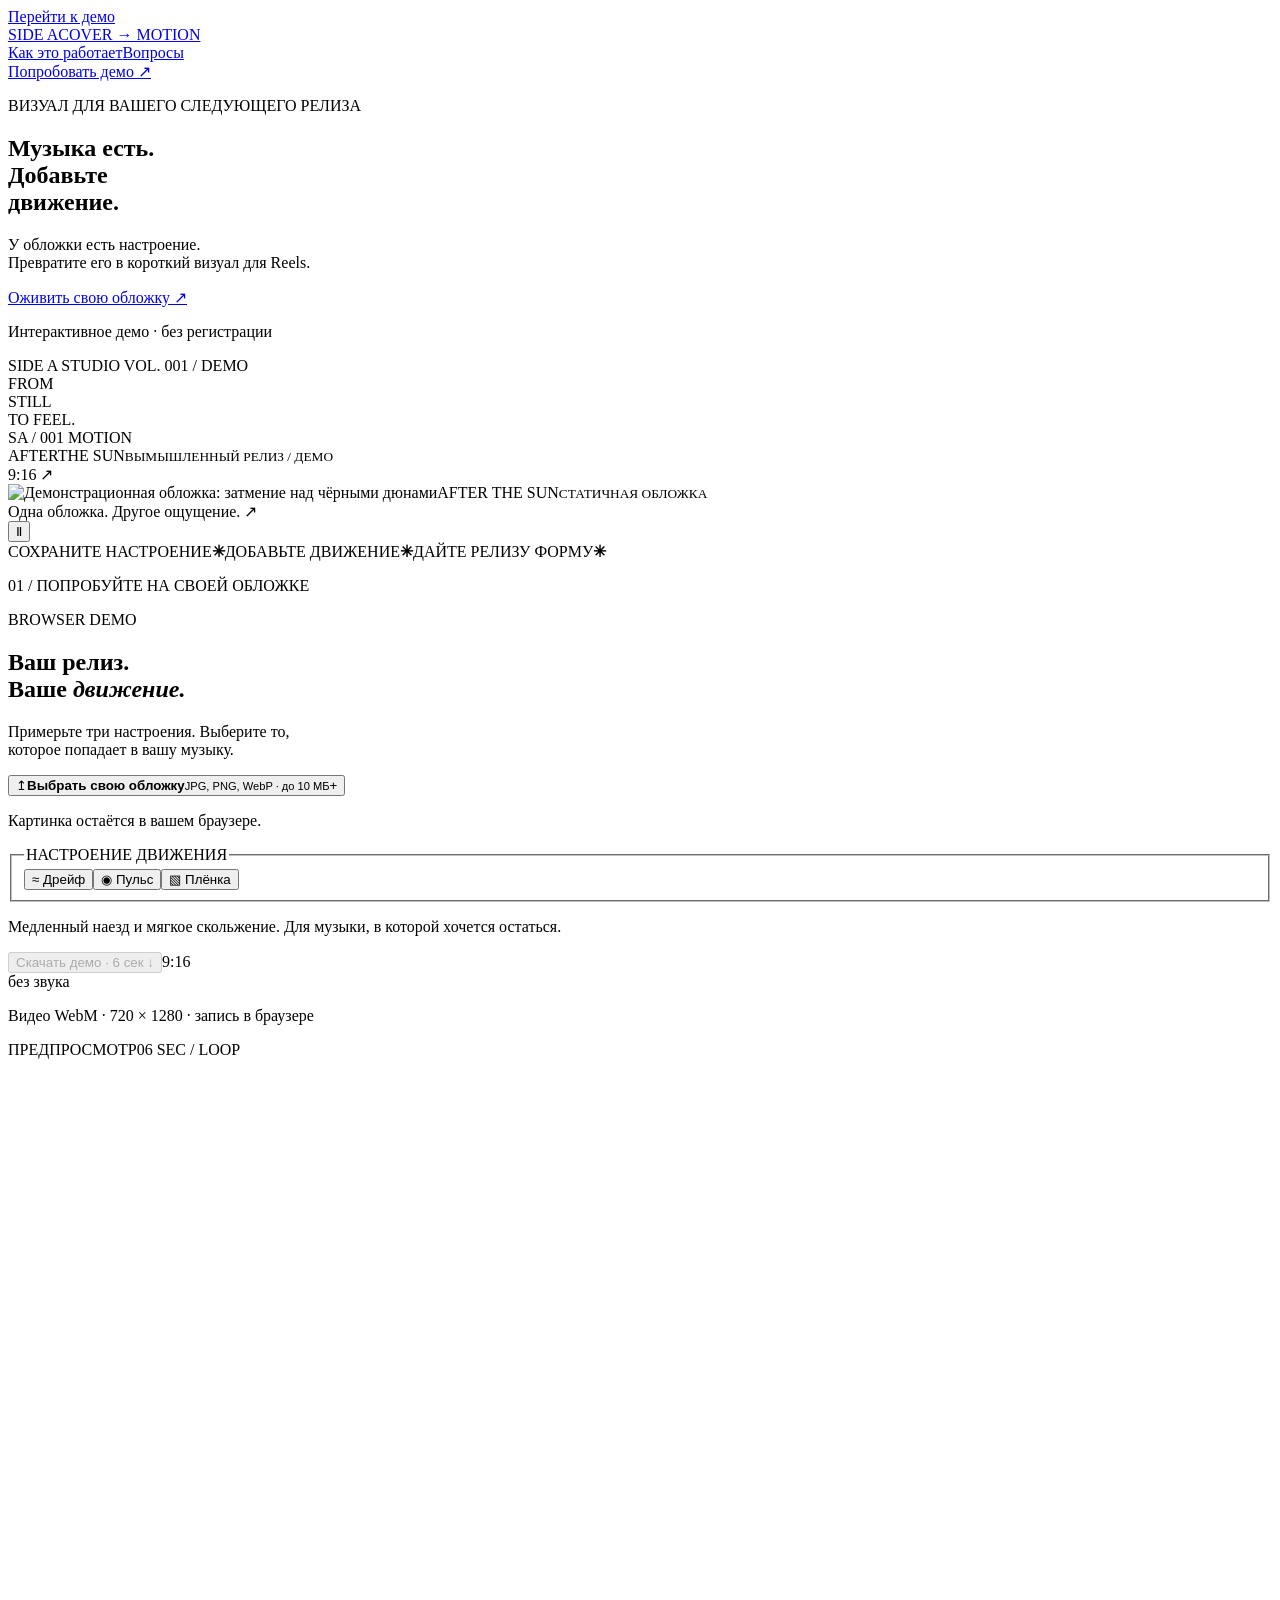
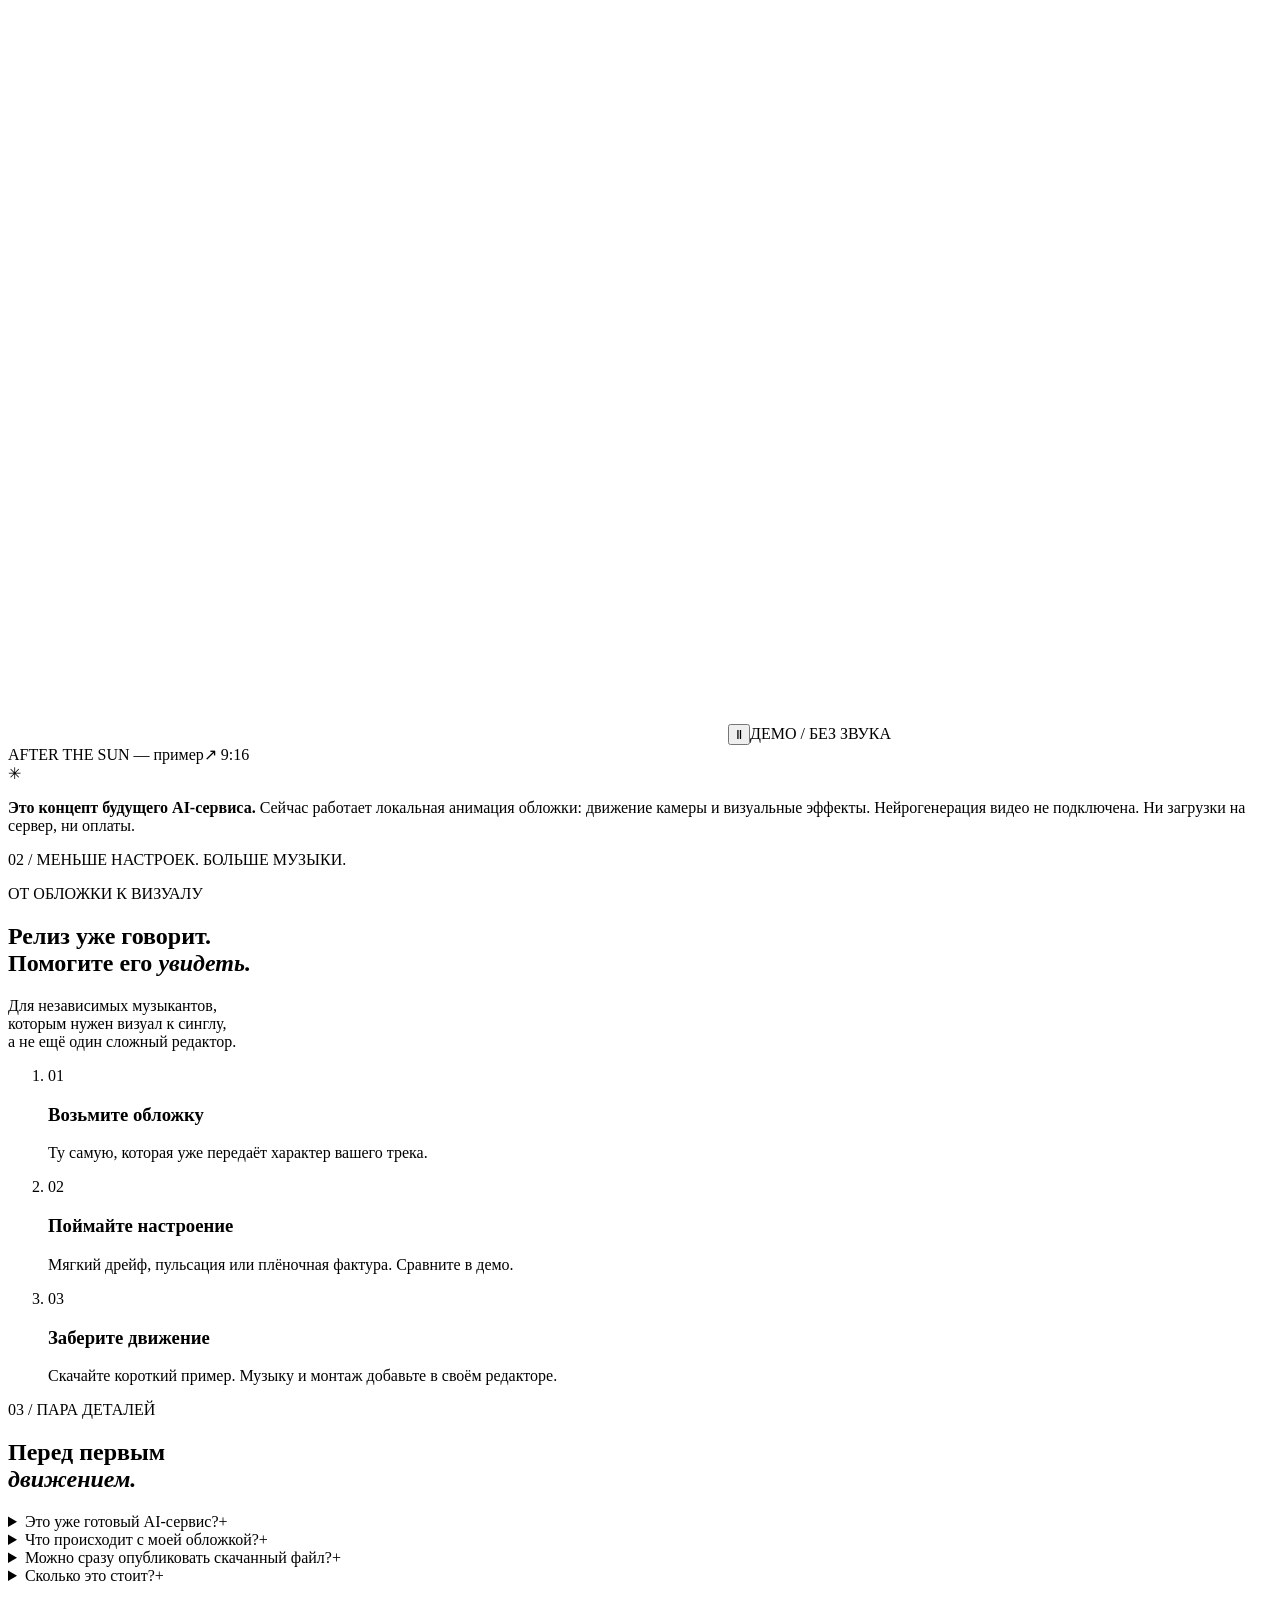
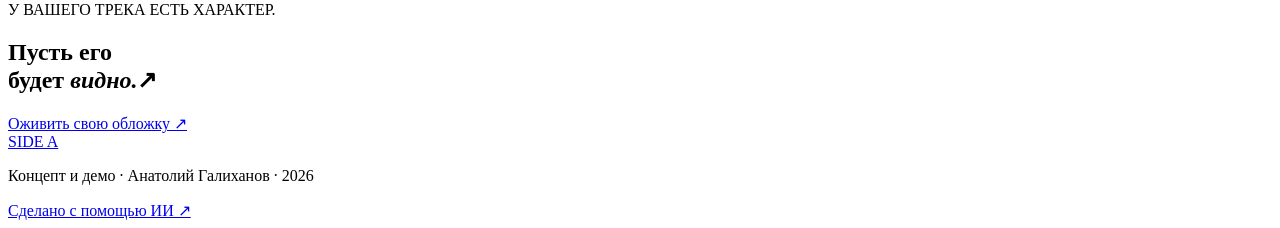
==== index.html @ b6a035b8 "Add index.html" ====
<!doctype html>
<html lang="ru"><head>
<meta charset="utf-8"><meta name="viewport" content="width=device-width,initial-scale=1"><meta name="theme-color" content="#f1eee6">
<meta name="description" content="SIDE A — концепт сервиса для музыкантов. Примерьте движение к обложке релиза: локальное демо, три настроения и вертикальный формат.">
<meta property="og:title" content="SIDE A — ваша обложка в движении"><meta property="og:description" content="Музыка есть. Добавьте движение. Интерактивное демо визуала для вашего релиза."><meta property="og:image" content="https://galihey.github.io/side-a-cover-motion/assets/eclipse.webp">
<title>SIDE A — ваша обложка в движении</title><link rel="icon" href="assets/mark.svg" type="image/svg+xml"><link rel="preload" href="assets/eclipse.webp" as="image"><link rel="stylesheet" href="styles.css"><script src="app.js" defer></script></head>
<body><a class="skip-link" href="#studio">Перейти к демо</a>
<header class="header wrap" id="top"><a class="brand" href="#top" aria-label="SIDE A — в начало"><span class="record" aria-hidden="true"></span>SIDE A<span class="brand-caption">COVER → MOTION</span></a><nav aria-label="Главная навигация"><a href="#how">Как это работает</a><a href="#questions">Вопросы</a></nav><a class="nav-cta" href="#studio">Попробовать демо <span aria-hidden="true">↗</span></a></header>
<main>
<section class="hero wrap" aria-labelledby="hero-title"><div class="hero-copy"><p class="eyebrow"><span class="status-dot"></span> ВИЗУАЛ ДЛЯ ВАШЕГО СЛЕДУЮЩЕГО РЕЛИЗА</p><h1 id="hero-title">Музыка есть.<br>Добавьте<br><span>движение.</span></h1><p class="hero-description">У обложки есть настроение.<br>Превратите его в короткий визуал для Reels.</p><a class="button primary" href="#studio">Оживить свою обложку <span aria-hidden="true">↗</span></a><p class="microcopy">Интерактивное демо · без регистрации</p></div>
<div class="hero-art" aria-label="Демонстрация: квадратная обложка и анимация в вертикальном формате"><div class="art-index">SIDE A STUDIO <span>VOL. 001 / DEMO</span></div><div class="orbit" aria-hidden="true"></div><div class="art-stamp" aria-hidden="true">FROM<br>STILL<br>TO FEEL.</div><div class="motion-sleeve"><div class="motion-image"></div><div class="motion-shade"></div><div class="sleeve-top"><span>SA / 001</span><span class="live"><i></i> MOTION</span></div><div class="sleeve-title"><span>AFTER</span><span>THE SUN</span><small>ВЫМЫШЛЕННЫЙ РЕЛИЗ / ДЕМО</small></div><div class="sleeve-bottom"><span class="wave" aria-hidden="true"><i></i><i></i><i></i><i></i><i></i><i></i><i></i><i></i><i></i><i></i><i></i><i></i></span><span>9:16 ↗</span></div></div><div class="still-sleeve"><img src="assets/eclipse.webp" alt="Демонстрационная обложка: затмение над чёрными дюнами" width="1254" height="1254"><span>AFTER THE SUN<small>СТАТИЧНАЯ ОБЛОЖКА</small></span></div><div class="format-label">Одна обложка. Другое ощущение. <span>↗</span></div><button class="hero-pause" type="button" aria-pressed="false" aria-label="Приостановить анимацию примера">Ⅱ</button></div></section>
<div class="ribbon" aria-hidden="true"><div><span>СОХРАНИТЕ НАСТРОЕНИЕ</span><b>✳</b><span>ДОБАВЬТЕ ДВИЖЕНИЕ</span><b>✳</b><span>ДАЙТЕ РЕЛИЗУ ФОРМУ</span><b>✳</b></div></div>
<section class="studio" id="studio" aria-labelledby="studio-title"><div class="wrap"><div class="section-heading"><p class="eyebrow">01 / ПОПРОБУЙТЕ НА СВОЕЙ ОБЛОЖКЕ</p><span class="demo-badge">BROWSER DEMO</span></div><div class="studio-grid"><div class="studio-controls"><h2 id="studio-title">Ваш релиз.<br>Ваше <em>движение.</em></h2><p class="studio-intro">Примерьте три настроения. Выберите то,<br class="desktop-break"> которое попадает в вашу музыку.</p><input type="file" id="cover-input" accept="image/jpeg,image/png,image/webp" hidden><button class="upload-zone" id="upload-button" type="button"><span class="upload-icon" aria-hidden="true">↥</span><span><strong>Выбрать свою обложку</strong><small>JPG, PNG, WebP · до 10 МБ</small></span><span aria-hidden="true">+</span></button><p class="file-note" id="file-note">Картинка остаётся в вашем браузере.</p><fieldset class="moods"><legend>НАСТРОЕНИЕ ДВИЖЕНИЯ</legend><div class="mood-buttons"><button type="button" data-mood="drift" aria-pressed="true"><span aria-hidden="true">≈</span> Дрейф</button><button type="button" data-mood="pulse" aria-pressed="false"><span aria-hidden="true">◉</span> Пульс</button><button type="button" data-mood="film" aria-pressed="false"><span aria-hidden="true">▧</span> Плёнка</button></div></fieldset><p class="mood-description" id="mood-description">Медленный наезд и мягкое скольжение. Для музыки, в которой хочется остаться.</p><div class="export-row"><button class="button primary" id="export-button" type="button" disabled>Скачать демо · 6 сек <span aria-hidden="true">↓</span></button><span>9:16<br>без звука</span></div><p class="export-note" id="export-note">Видео WebM · 720 × 1280 · запись в браузере</p><p class="feedback" id="feedback" role="status" aria-live="polite"></p><button class="reset-button" id="reset-button" type="button" hidden>Вернуть пример ↺</button></div><div class="studio-preview"><div class="preview-meta"><span><i class="status-dot"></i> ПРЕДПРОСМОТР</span><span>06 SEC / LOOP</span></div><div class="canvas-frame"><canvas id="motion-canvas" width="720" height="1280" role="img" aria-label="Анимированная обложка в вертикальном формате"></canvas><button class="preview-pause" id="preview-pause" type="button" aria-label="Приостановить предпросмотр" aria-pressed="false">Ⅱ</button><span class="preview-watermark">ДЕМО / БЕЗ ЗВУКА</span></div><div class="preview-caption"><span id="preview-caption">AFTER THE SUN — пример</span><span>↗ 9:16</span></div></div></div><div class="honesty-note"><span aria-hidden="true">✳</span><p><strong>Это концепт будущего AI-сервиса.</strong> Сейчас работает локальная анимация обложки: движение камеры и визуальные эффекты. Нейрогенерация видео не подключена. Ни загрузки на сервер, ни оплаты.</p></div></div></section>
<section class="how wrap" id="how" aria-labelledby="how-title"><div class="section-heading"><p class="eyebrow">02 / МЕНЬШЕ НАСТРОЕК. БОЛЬШЕ МУЗЫКИ.</p><span class="small-label">ОТ ОБЛОЖКИ К ВИЗУАЛУ</span></div><div class="how-heading"><h2 id="how-title">Релиз уже говорит.<br>Помогите его <em>увидеть.</em></h2><p>Для независимых музыкантов,<br>которым нужен визуал к синглу,<br>а не ещё один сложный редактор.</p></div><ol class="steps"><li><span class="step-number">01</span><h3>Возьмите обложку</h3><p>Ту самую, которая уже передаёт характер вашего трека.</p></li><li><span class="step-number">02</span><h3>Поймайте настроение</h3><p>Мягкий дрейф, пульсация или плёночная фактура. Сравните в демо.</p></li><li><span class="step-number">03</span><h3>Заберите движение</h3><p>Скачайте короткий пример. Музыку и монтаж добавьте в своём редакторе.</p></li></ol></section>
<section class="questions wrap" id="questions" aria-labelledby="questions-title"><div><p class="eyebrow">03 / ПАРА ДЕТАЛЕЙ</p><h2 id="questions-title">Перед первым<br><em>движением.</em></h2></div><div class="faq-list"><details><summary>Это уже готовый AI-сервис?<span aria-hidden="true">+</span></summary><p>Пока это работающий демонстрационный сайт. Он анимирует картинку средствами браузера. Генерация новых сцен и движение объектов с помощью AI — следующий этап концепции.</p></details><details><summary>Что происходит с моей обложкой?<span aria-hidden="true">+</span></summary><p>Она открывается локально в вашем браузере. Мы не отправляем файл на сервер и не сохраняем его после перезагрузки страницы. Выбирайте изображение, на использование которого у вас есть права.</p></details><details><summary>Можно сразу опубликовать скачанный файл?<span aria-hidden="true">+</span></summary><p>Демо скачивается без звука, в формате, который поддерживает ваш браузер: обычно WebM. Для Reels добавьте свою музыку и при необходимости переведите видео в MP4 в редакторе. Доступность записи зависит от браузера.</p></details><details><summary>Сколько это стоит?<span aria-hidden="true">+</span></summary><p>Это демо бесплатно. Платной генерации, подписки и оплаты здесь нет. Стоимость будущего сервиса пока не определена.</p></details></div></section>
<section class="closing"><div class="wrap"><p class="eyebrow">У ВАШЕГО ТРЕКА ЕСТЬ ХАРАКТЕР.</p><h2>Пусть его<br>будет <em>видно.</em><span aria-hidden="true">↗</span></h2><a class="button dark" href="#studio">Оживить свою обложку <span aria-hidden="true">↗</span></a></div></section></main>
<footer class="wrap footer"><a class="brand" href="#top"><span class="record" aria-hidden="true"></span>SIDE A</a><p>Концепт и демо · Анатолий Галиханов · 2026</p><a href="#studio">Сделано с помощью ИИ ↗</a></footer><noscript><p class="noscript">Для интерактивного демо включите JavaScript. Изображения и описание доступны без него.</p></noscript></body></html>
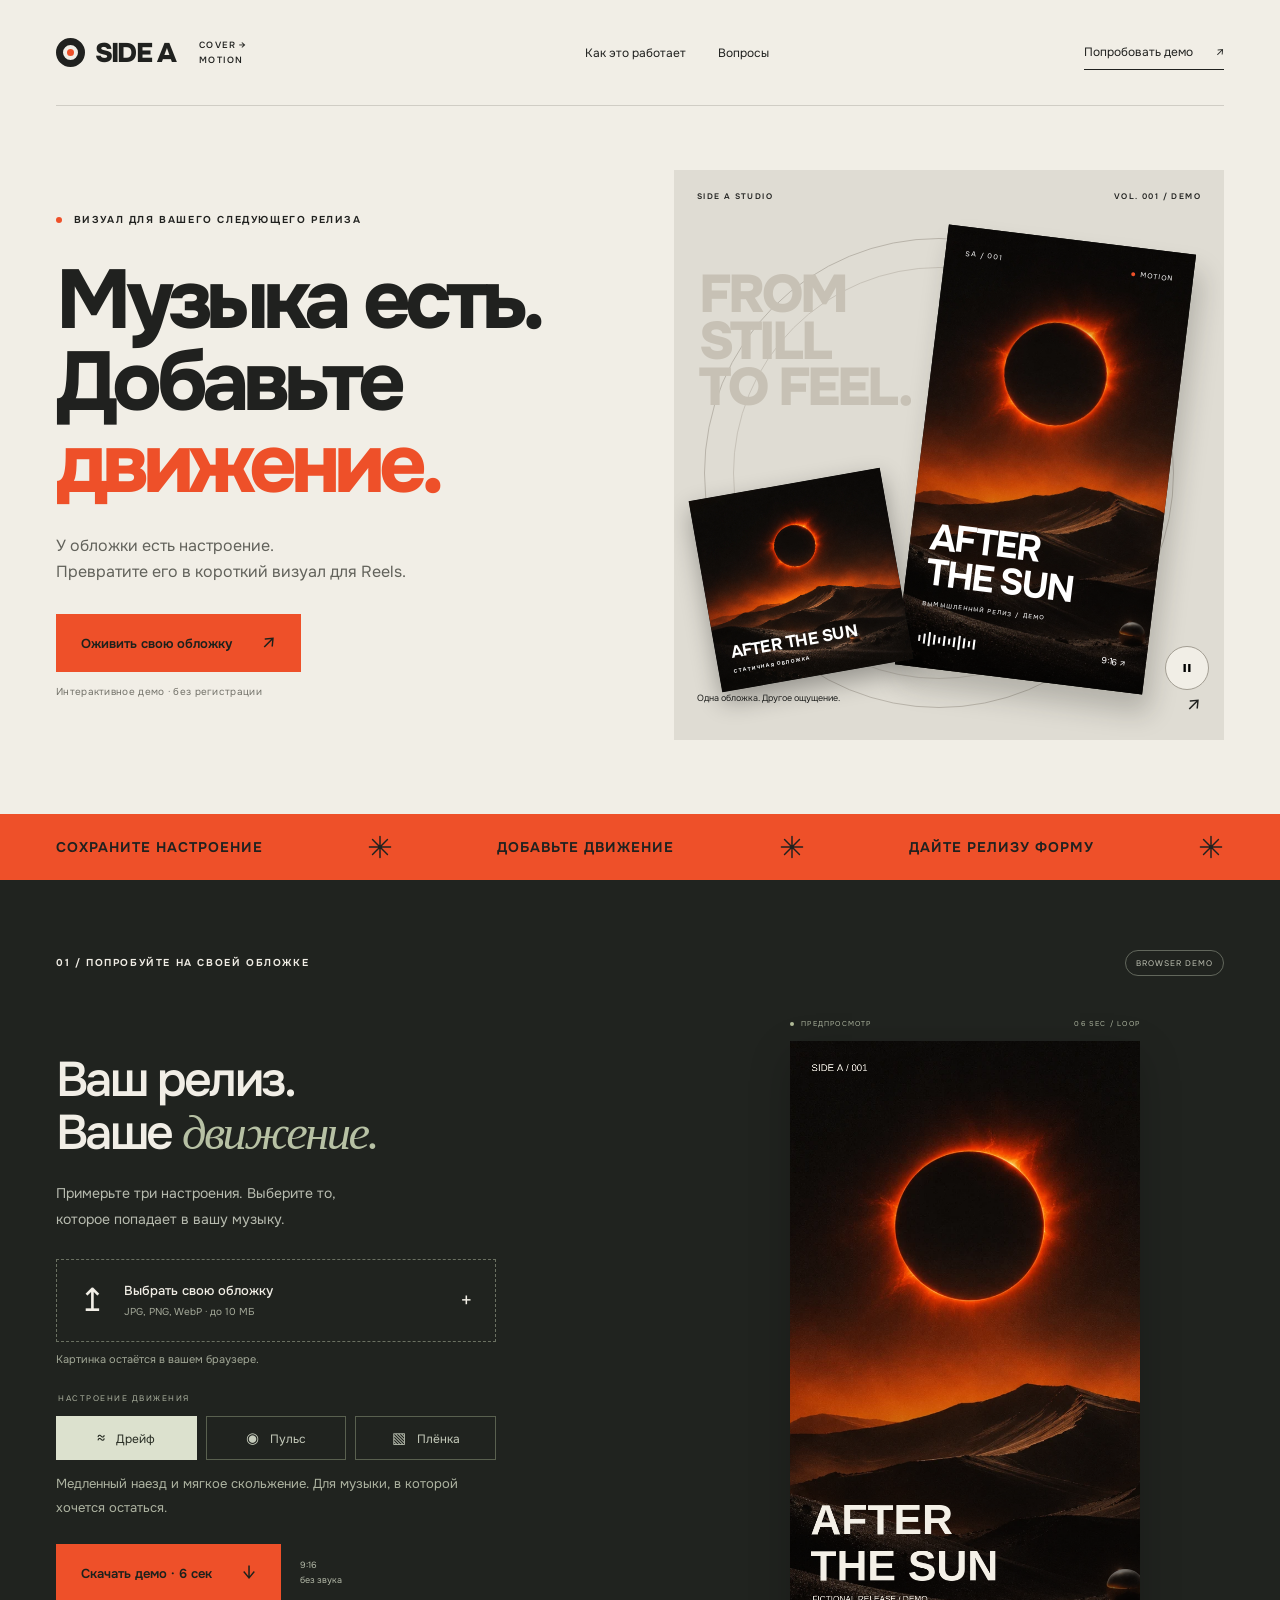
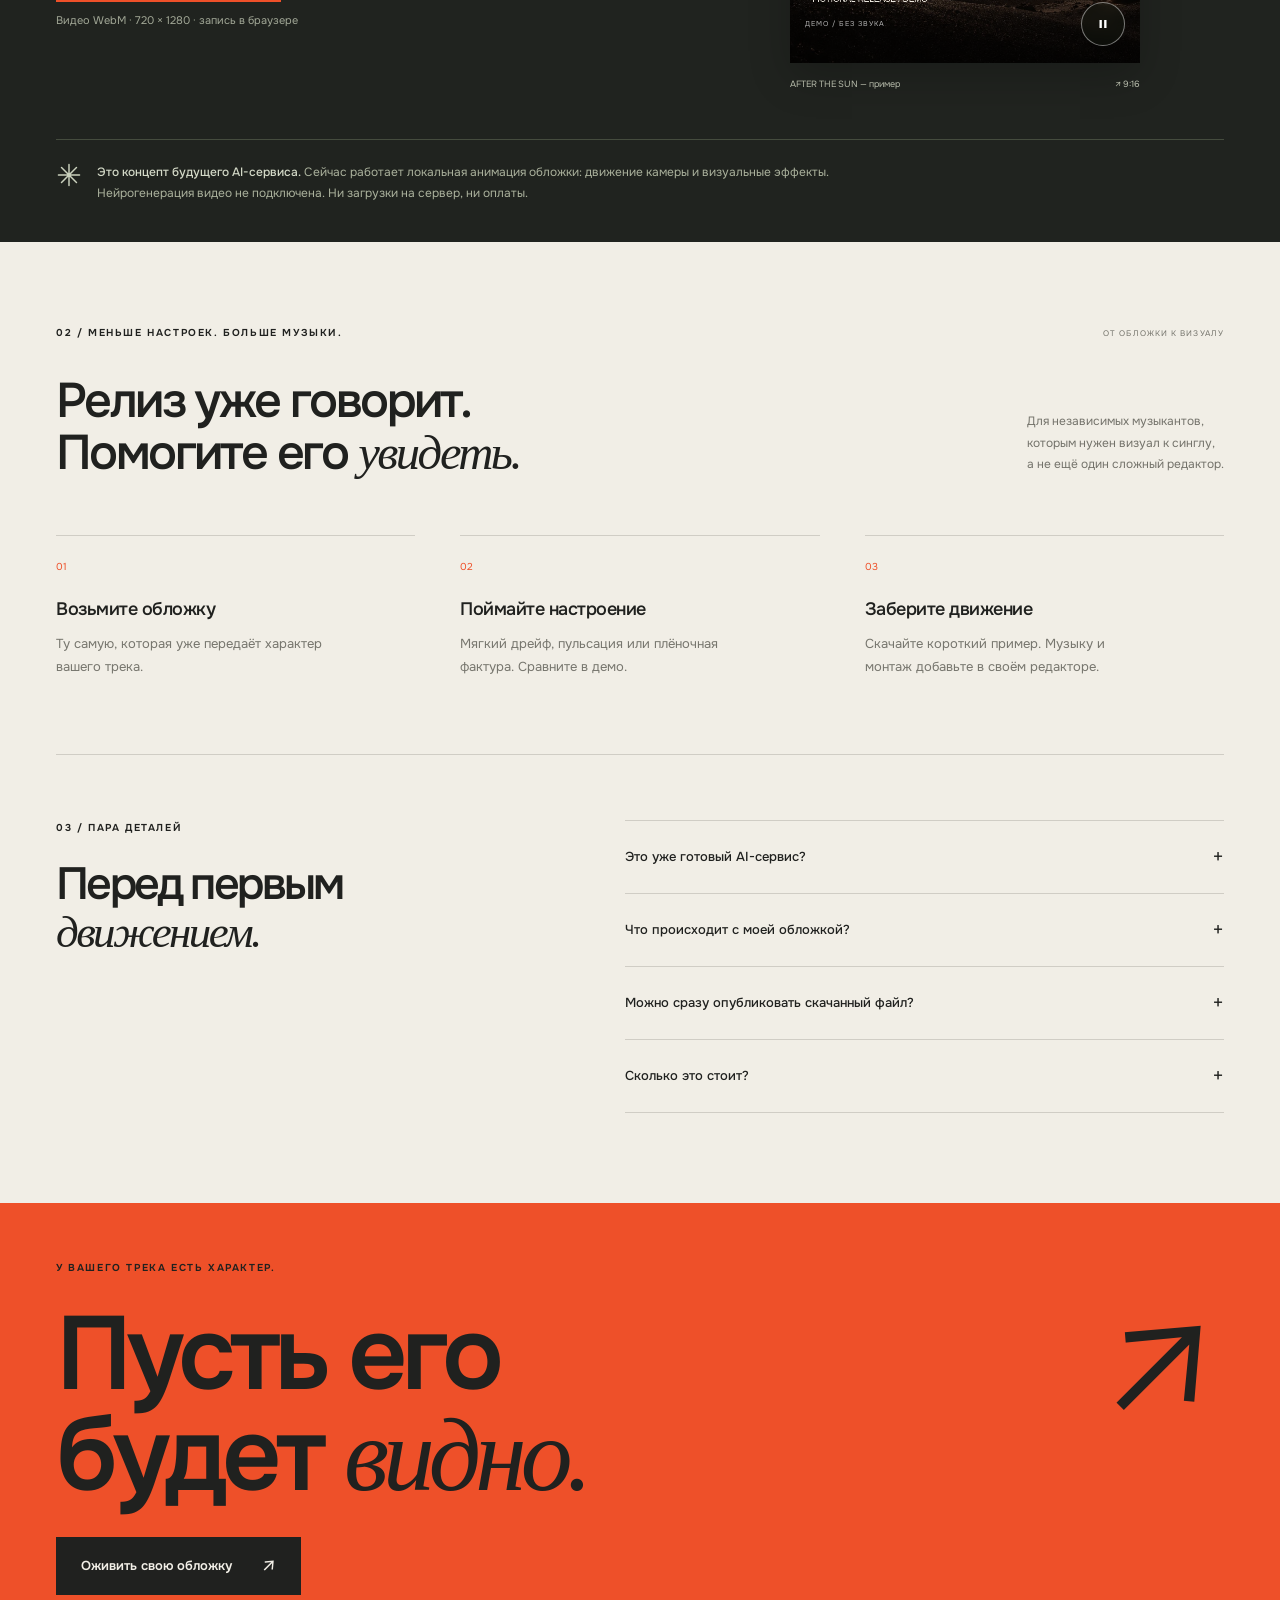
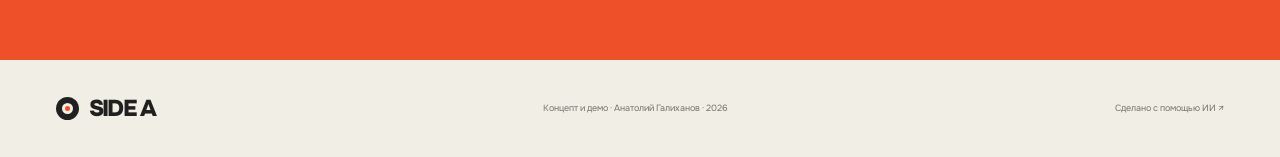
==== commit b842ecd4: "Fix SIDE A mobile ribbon clipping and replace emoji-prone symbols with SVG" ====
--- a/index.html
+++ b/index.html
@@ -1,18 +1,17 @@
-<!doctype html>
-<html lang="ru"><head>
-<meta charset="utf-8"><meta name="viewport" content="width=device-width,initial-scale=1"><meta name="theme-color" content="#f1eee6">
-<meta name="description" content="SIDE A — концепт сервиса для музыкантов. Примерьте движение к обложке релиза: локальное демо, три настроения и вертикальный формат.">
-<meta property="og:title" content="SIDE A — ваша обложка в движении"><meta property="og:description" content="Музыка есть. Добавьте движение. Интерактивное демо визуала для вашего релиза."><meta property="og:image" content="https://galihey.github.io/side-a-cover-motion/assets/eclipse.webp">
-<title>SIDE A — ваша обложка в движении</title><link rel="icon" href="assets/mark.svg" type="image/svg+xml"><link rel="preload" href="assets/eclipse.webp" as="image"><link rel="stylesheet" href="styles.css"><script src="app.js" defer></script></head>
-<body><a class="skip-link" href="#studio">Перейти к демо</a>
-<header class="header wrap" id="top"><a class="brand" href="#top" aria-label="SIDE A — в начало"><span class="record" aria-hidden="true"></span>SIDE A<span class="brand-caption">COVER → MOTION</span></a><nav aria-label="Главная навигация"><a href="#how">Как это работает</a><a href="#questions">Вопросы</a></nav><a class="nav-cta" href="#studio">Попробовать демо <span aria-hidden="true">↗</span></a></header>
-<main>
-<section class="hero wrap" aria-labelledby="hero-title"><div class="hero-copy"><p class="eyebrow"><span class="status-dot"></span> ВИЗУАЛ ДЛЯ ВАШЕГО СЛЕДУЮЩЕГО РЕЛИЗА</p><h1 id="hero-title">Музыка есть.<br>Добавьте<br><span>движение.</span></h1><p class="hero-description">У обложки есть настроение.<br>Превратите его в короткий визуал для Reels.</p><a class="button primary" href="#studio">Оживить свою обложку <span aria-hidden="true">↗</span></a><p class="microcopy">Интерактивное демо · без регистрации</p></div>
-<div class="hero-art" aria-label="Демонстрация: квадратная обложка и анимация в вертикальном формате"><div class="art-index">SIDE A STUDIO <span>VOL. 001 / DEMO</span></div><div class="orbit" aria-hidden="true"></div><div class="art-stamp" aria-hidden="true">FROM<br>STILL<br>TO FEEL.</div><div class="motion-sleeve"><div class="motion-image"></div><div class="motion-shade"></div><div class="sleeve-top"><span>SA / 001</span><span class="live"><i></i> MOTION</span></div><div class="sleeve-title"><span>AFTER</span><span>THE SUN</span><small>ВЫМЫШЛЕННЫЙ РЕЛИЗ / ДЕМО</small></div><div class="sleeve-bottom"><span class="wave" aria-hidden="true"><i></i><i></i><i></i><i></i><i></i><i></i><i></i><i></i><i></i><i></i><i></i><i></i></span><span>9:16 ↗</span></div></div><div class="still-sleeve"><img src="assets/eclipse.webp" alt="Демонстрационная обложка: затмение над чёрными дюнами" width="1254" height="1254"><span>AFTER THE SUN<small>СТАТИЧНАЯ ОБЛОЖКА</small></span></div><div class="format-label">Одна обложка. Другое ощущение. <span>↗</span></div><button class="hero-pause" type="button" aria-pressed="false" aria-label="Приостановить анимацию примера">Ⅱ</button></div></section>
-<div class="ribbon" aria-hidden="true"><div><span>СОХРАНИТЕ НАСТРОЕНИЕ</span><b>✳</b><span>ДОБАВЬТЕ ДВИЖЕНИЕ</span><b>✳</b><span>ДАЙТЕ РЕЛИЗУ ФОРМУ</span><b>✳</b></div></div>
-<section class="studio" id="studio" aria-labelledby="studio-title"><div class="wrap"><div class="section-heading"><p class="eyebrow">01 / ПОПРОБУЙТЕ НА СВОЕЙ ОБЛОЖКЕ</p><span class="demo-badge">BROWSER DEMO</span></div><div class="studio-grid"><div class="studio-controls"><h2 id="studio-title">Ваш релиз.<br>Ваше <em>движение.</em></h2><p class="studio-intro">Примерьте три настроения. Выберите то,<br class="desktop-break"> которое попадает в вашу музыку.</p><input type="file" id="cover-input" accept="image/jpeg,image/png,image/webp" hidden><button class="upload-zone" id="upload-button" type="button"><span class="upload-icon" aria-hidden="true">↥</span><span><strong>Выбрать свою обложку</strong><small>JPG, PNG, WebP · до 10 МБ</small></span><span aria-hidden="true">+</span></button><p class="file-note" id="file-note">Картинка остаётся в вашем браузере.</p><fieldset class="moods"><legend>НАСТРОЕНИЕ ДВИЖЕНИЯ</legend><div class="mood-buttons"><button type="button" data-mood="drift" aria-pressed="true"><span aria-hidden="true">≈</span> Дрейф</button><button type="button" data-mood="pulse" aria-pressed="false"><span aria-hidden="true">◉</span> Пульс</button><button type="button" data-mood="film" aria-pressed="false"><span aria-hidden="true">▧</span> Плёнка</button></div></fieldset><p class="mood-description" id="mood-description">Медленный наезд и мягкое скольжение. Для музыки, в которой хочется остаться.</p><div class="export-row"><button class="button primary" id="export-button" type="button" disabled>Скачать демо · 6 сек <span aria-hidden="true">↓</span></button><span>9:16<br>без звука</span></div><p class="export-note" id="export-note">Видео WebM · 720 × 1280 · запись в браузере</p><p class="feedback" id="feedback" role="status" aria-live="polite"></p><button class="reset-button" id="reset-button" type="button" hidden>Вернуть пример ↺</button></div><div class="studio-preview"><div class="preview-meta"><span><i class="status-dot"></i> ПРЕДПРОСМОТР</span><span>06 SEC / LOOP</span></div><div class="canvas-frame"><canvas id="motion-canvas" width="720" height="1280" role="img" aria-label="Анимированная обложка в вертикальном формате"></canvas><button class="preview-pause" id="preview-pause" type="button" aria-label="Приостановить предпросмотр" aria-pressed="false">Ⅱ</button><span class="preview-watermark">ДЕМО / БЕЗ ЗВУКА</span></div><div class="preview-caption"><span id="preview-caption">AFTER THE SUN — пример</span><span>↗ 9:16</span></div></div></div><div class="honesty-note"><span aria-hidden="true">✳</span><p><strong>Это концепт будущего AI-сервиса.</strong> Сейчас работает локальная анимация обложки: движение камеры и визуальные эффекты. Нейрогенерация видео не подключена. Ни загрузки на сервер, ни оплаты.</p></div></div></section>
-<section class="how wrap" id="how" aria-labelledby="how-title"><div class="section-heading"><p class="eyebrow">02 / МЕНЬШЕ НАСТРОЕК. БОЛЬШЕ МУЗЫКИ.</p><span class="small-label">ОТ ОБЛОЖКИ К ВИЗУАЛУ</span></div><div class="how-heading"><h2 id="how-title">Релиз уже говорит.<br>Помогите его <em>увидеть.</em></h2><p>Для независимых музыкантов,<br>которым нужен визуал к синглу,<br>а не ещё один сложный редактор.</p></div><ol class="steps"><li><span class="step-number">01</span><h3>Возьмите обложку</h3><p>Ту самую, которая уже передаёт характер вашего трека.</p></li><li><span class="step-number">02</span><h3>Поймайте настроение</h3><p>Мягкий дрейф, пульсация или плёночная фактура. Сравните в демо.</p></li><li><span class="step-number">03</span><h3>Заберите движение</h3><p>Скачайте короткий пример. Музыку и монтаж добавьте в своём редакторе.</p></li></ol></section>
-<section class="questions wrap" id="questions" aria-labelledby="questions-title"><div><p class="eyebrow">03 / ПАРА ДЕТАЛЕЙ</p><h2 id="questions-title">Перед первым<br><em>движением.</em></h2></div><div class="faq-list"><details><summary>Это уже готовый AI-сервис?<span aria-hidden="true">+</span></summary><p>Пока это работающий демонстрационный сайт. Он анимирует картинку средствами браузера. Генерация новых сцен и движение объектов с помощью AI — следующий этап концепции.</p></details><details><summary>Что происходит с моей обложкой?<span aria-hidden="true">+</span></summary><p>Она открывается локально в вашем браузере. Мы не отправляем файл на сервер и не сохраняем его после перезагрузки страницы. Выбирайте изображение, на использование которого у вас есть права.</p></details><details><summary>Можно сразу опубликовать скачанный файл?<span aria-hidden="true">+</span></summary><p>Демо скачивается без звука, в формате, который поддерживает ваш браузер: обычно WebM. Для Reels добавьте свою музыку и при необходимости переведите видео в MP4 в редакторе. Доступность записи зависит от браузера.</p></details><details><summary>Сколько это стоит?<span aria-hidden="true">+</span></summary><p>Это демо бесплатно. Платной генерации, подписки и оплаты здесь нет. Стоимость будущего сервиса пока не определена.</p></details></div></section>
-<section class="closing"><div class="wrap"><p class="eyebrow">У ВАШЕГО ТРЕКА ЕСТЬ ХАРАКТЕР.</p><h2>Пусть его<br>будет <em>видно.</em><span aria-hidden="true">↗</span></h2><a class="button dark" href="#studio">Оживить свою обложку <span aria-hidden="true">↗</span></a></div></section></main>
-<footer class="wrap footer"><a class="brand" href="#top"><span class="record" aria-hidden="true"></span>SIDE A</a><p>Концепт и демо · Анатолий Галиханов · 2026</p><a href="#studio">Сделано с помощью ИИ ↗</a></footer><noscript><p class="noscript">Для интерактивного демо включите JavaScript. Изображения и описание доступны без него.</p></noscript></body></html>
-
+<!doctype html>
+<html lang="ru"><head>
+<meta charset="utf-8"><meta name="viewport" content="width=device-width,initial-scale=1"><meta name="theme-color" content="#f1eee6">
+<meta name="description" content="SIDE A — концепт сервиса для музыкантов. Примерьте движение к обложке релиза: локальное демо, три настроения и вертикальный формат.">
+<meta property="og:title" content="SIDE A — ваша обложка в движении"><meta property="og:description" content="Музыка есть. Добавьте движение. Интерактивное демо визуала для вашего релиза."><meta property="og:image" content="https://side-a-cover-motion.younggoose259.chatgpt.site/assets/eclipse.webp">
+<title>SIDE A — ваша обложка в движении</title><link rel="icon" href="assets/mark.svg" type="image/svg+xml"><link rel="preload" href="assets/eclipse.webp" as="image"><link rel="stylesheet" href="styles.css?v=2"><script src="app.js?v=2" defer></script></head>
+<body><a class="skip-link" href="#studio">Перейти к демо</a>
+<header class="header wrap" id="top"><a class="brand" href="#top" aria-label="SIDE A — в начало"><span class="record" aria-hidden="true"></span>SIDE A<span class="brand-caption">COVER → MOTION</span></a><nav aria-label="Главная навигация"><a href="#how">Как это работает</a><a href="#questions">Вопросы</a></nav><a class="nav-cta" href="#studio">Попробовать демо <span aria-hidden="true">↗</span></a></header>
+<main>
+<section class="hero wrap" aria-labelledby="hero-title"><div class="hero-copy"><p class="eyebrow"><span class="status-dot"></span> ВИЗУАЛ ДЛЯ ВАШЕГО СЛЕДУЮЩЕГО РЕЛИЗА</p><h1 id="hero-title">Музыка есть.<br>Добавьте<br><span>движение.</span></h1><p class="hero-description">У обложки есть настроение.<br>Превратите его в короткий визуал для Reels.</p><a class="button primary" href="#studio">Оживить свою обложку <span aria-hidden="true">↗</span></a><p class="microcopy">Интерактивное демо · без регистрации</p></div>
+<div class="hero-art" aria-label="Демонстрация: квадратная обложка и анимация в вертикальном формате"><div class="art-index">SIDE A STUDIO <span>VOL. 001 / DEMO</span></div><div class="orbit" aria-hidden="true"></div><div class="art-stamp" aria-hidden="true">FROM<br>STILL<br>TO FEEL.</div><div class="motion-sleeve"><div class="motion-image"></div><div class="motion-shade"></div><div class="sleeve-top"><span>SA / 001</span><span class="live"><i></i> MOTION</span></div><div class="sleeve-title"><span>AFTER</span><span>THE SUN</span><small>ВЫМЫШЛЕННЫЙ РЕЛИЗ / ДЕМО</small></div><div class="sleeve-bottom"><span class="wave" aria-hidden="true"><i></i><i></i><i></i><i></i><i></i><i></i><i></i><i></i><i></i><i></i><i></i><i></i></span><span>9:16 ↗</span></div></div><div class="still-sleeve"><img src="assets/eclipse.webp" alt="Демонстрационная обложка: затмение над чёрными дюнами" width="1254" height="1254"><span>AFTER THE SUN<small>СТАТИЧНАЯ ОБЛОЖКА</small></span></div><div class="format-label">Одна обложка. Другое ощущение. <span>↗</span></div><button class="hero-pause" type="button" aria-pressed="false" aria-label="Приостановить анимацию примера">Ⅱ</button></div></section>
+<div class="ribbon" aria-hidden="true"><div><span>СОХРАНИТЕ НАСТРОЕНИЕ</span><b><svg class="asterisk" aria-hidden="true" viewBox="0 0 32 32" fill="none"><path d="M16 3v26M3 16h26M6.8 6.8l18.4 18.4M6.8 25.2 25.2 6.8" stroke="currentColor" stroke-width="1.8" stroke-linecap="round"/></svg></b><span>ДОБАВЬТЕ ДВИЖЕНИЕ</span><b><svg class="asterisk" aria-hidden="true" viewBox="0 0 32 32" fill="none"><path d="M16 3v26M3 16h26M6.8 6.8l18.4 18.4M6.8 25.2 25.2 6.8" stroke="currentColor" stroke-width="1.8" stroke-linecap="round"/></svg></b><span>ДАЙТЕ РЕЛИЗУ ФОРМУ</span><b><svg class="asterisk" aria-hidden="true" viewBox="0 0 32 32" fill="none"><path d="M16 3v26M3 16h26M6.8 6.8l18.4 18.4M6.8 25.2 25.2 6.8" stroke="currentColor" stroke-width="1.8" stroke-linecap="round"/></svg></b></div></div>
+<section class="studio" id="studio" aria-labelledby="studio-title"><div class="wrap"><div class="section-heading"><p class="eyebrow">01 / ПОПРОБУЙТЕ НА СВОЕЙ ОБЛОЖКЕ</p><span class="demo-badge">BROWSER DEMO</span></div><div class="studio-grid"><div class="studio-controls"><h2 id="studio-title">Ваш релиз.<br>Ваше <em>движение.</em></h2><p class="studio-intro">Примерьте три настроения. Выберите то,<br class="desktop-break"> которое попадает в вашу музыку.</p><input type="file" id="cover-input" accept="image/jpeg,image/png,image/webp" hidden><button class="upload-zone" id="upload-button" type="button"><span class="upload-icon" aria-hidden="true">↥</span><span><strong>Выбрать свою обложку</strong><small>JPG, PNG, WebP · до 10 МБ</small></span><span aria-hidden="true">+</span></button><p class="file-note" id="file-note">Картинка остаётся в вашем браузере.</p><fieldset class="moods"><legend>НАСТРОЕНИЕ ДВИЖЕНИЯ</legend><div class="mood-buttons"><button type="button" data-mood="drift" aria-pressed="true"><span aria-hidden="true">≈</span> Дрейф</button><button type="button" data-mood="pulse" aria-pressed="false"><span aria-hidden="true">◉</span> Пульс</button><button type="button" data-mood="film" aria-pressed="false"><span aria-hidden="true">▧</span> Плёнка</button></div></fieldset><p class="mood-description" id="mood-description">Медленный наезд и мягкое скольжение. Для музыки, в которой хочется остаться.</p><div class="export-row"><button class="button primary" id="export-button" type="button" disabled>Скачать демо · 6 сек <span aria-hidden="true">↓</span></button><span>9:16<br>без звука</span></div><p class="export-note" id="export-note">Видео WebM · 720 × 1280 · запись в браузере</p><p class="feedback" id="feedback" role="status" aria-live="polite"></p><button class="reset-button" id="reset-button" type="button" hidden>Вернуть пример ↺</button></div><div class="studio-preview"><div class="preview-meta"><span><i class="status-dot"></i> ПРЕДПРОСМОТР</span><span>06 SEC / LOOP</span></div><div class="canvas-frame"><canvas id="motion-canvas" width="720" height="1280" role="img" aria-label="Анимированная обложка в вертикальном формате"></canvas><button class="preview-pause" id="preview-pause" type="button" aria-label="Приостановить предпросмотр" aria-pressed="false">Ⅱ</button><span class="preview-watermark">ДЕМО / БЕЗ ЗВУКА</span></div><div class="preview-caption"><span id="preview-caption">AFTER THE SUN — пример</span><span>↗ 9:16</span></div></div></div><div class="honesty-note"><span aria-hidden="true"><svg class="asterisk" aria-hidden="true" viewBox="0 0 32 32" fill="none"><path d="M16 3v26M3 16h26M6.8 6.8l18.4 18.4M6.8 25.2 25.2 6.8" stroke="currentColor" stroke-width="1.8" stroke-linecap="round"/></svg></span><p><strong>Это концепт будущего AI-сервиса.</strong> Сейчас работает локальная анимация обложки: движение камеры и визуальные эффекты. Нейрогенерация видео не подключена. Ни загрузки на сервер, ни оплаты.</p></div></div></section>
+<section class="how wrap" id="how" aria-labelledby="how-title"><div class="section-heading"><p class="eyebrow">02 / МЕНЬШЕ НАСТРОЕК. БОЛЬШЕ МУЗЫКИ.</p><span class="small-label">ОТ ОБЛОЖКИ К ВИЗУАЛУ</span></div><div class="how-heading"><h2 id="how-title">Релиз уже говорит.<br>Помогите его <em>увидеть.</em></h2><p>Для независимых музыкантов,<br>которым нужен визуал к синглу,<br>а не ещё один сложный редактор.</p></div><ol class="steps"><li><span class="step-number">01</span><h3>Возьмите обложку</h3><p>Ту самую, которая уже передаёт характер вашего трека.</p></li><li><span class="step-number">02</span><h3>Поймайте настроение</h3><p>Мягкий дрейф, пульсация или плёночная фактура. Сравните в демо.</p></li><li><span class="step-number">03</span><h3>Заберите движение</h3><p>Скачайте короткий пример. Музыку и монтаж добавьте в своём редакторе.</p></li></ol></section>
+<section class="questions wrap" id="questions" aria-labelledby="questions-title"><div><p class="eyebrow">03 / ПАРА ДЕТАЛЕЙ</p><h2 id="questions-title">Перед первым<br><em>движением.</em></h2></div><div class="faq-list"><details><summary>Это уже готовый AI-сервис?<span aria-hidden="true">+</span></summary><p>Пока это работающий демонстрационный сайт. Он анимирует картинку средствами браузера. Генерация новых сцен и движение объектов с помощью AI — следующий этап концепции.</p></details><details><summary>Что происходит с моей обложкой?<span aria-hidden="true">+</span></summary><p>Она открывается локально в вашем браузере. Мы не отправляем файл на сервер и не сохраняем его после перезагрузки страницы. Выбирайте изображение, на использование которого у вас есть права.</p></details><details><summary>Можно сразу опубликовать скачанный файл?<span aria-hidden="true">+</span></summary><p>Демо скачивается без звука, в формате, который поддерживает ваш браузер: обычно WebM. Для Reels добавьте свою музыку и при необходимости переведите видео в MP4 в редакторе. Доступность записи зависит от браузера.</p></details><details><summary>Сколько это стоит?<span aria-hidden="true">+</span></summary><p>Это демо бесплатно. Платной генерации, подписки и оплаты здесь нет. Стоимость будущего сервиса пока не определена.</p></details></div></section>
+<section class="closing"><div class="wrap"><p class="eyebrow">У ВАШЕГО ТРЕКА ЕСТЬ ХАРАКТЕР.</p><h2>Пусть его<br>будет <em>видно.</em><span aria-hidden="true">↗</span></h2><a class="button dark" href="#studio">Оживить свою обложку <span aria-hidden="true">↗</span></a></div></section></main>
+<footer class="wrap footer"><a class="brand" href="#top"><span class="record" aria-hidden="true"></span>SIDE A</a><p>Концепт и демо · Анатолий Галиханов · 2026</p><a href="#studio">Сделано с помощью ИИ ↗</a></footer><noscript><p class="noscript">Для интерактивного демо включите JavaScript. Изображения и описание доступны без него.</p></noscript></body></html>
--- a/styles.css
+++ b/styles.css
@@ -0,0 +1,24 @@
+@font-face{font-family:Onest;src:url('assets/onest.ttf') format('truetype');font-weight:100 900;font-display:swap}
+:root{--paper:#f1eee6;--ink:#20211f;--orange:#ee5029;--muted:#74736b;--line:#d0cdc5}*{box-sizing:border-box}html{scroll-behavior:smooth;scroll-padding-top:28px}body{margin:0;background:var(--paper);color:var(--ink);font-family:Onest,Arial,sans-serif;-webkit-font-smoothing:antialiased}a{color:inherit;text-decoration:none}button,input{font:inherit}button,a{-webkit-tap-highlight-color:transparent}button{cursor:pointer}button:disabled{cursor:wait;opacity:.6}button:focus-visible,a:focus-visible,summary:focus-visible{outline:3px solid var(--orange);outline-offset:6px}::selection{background:var(--orange);color:white}.wrap{width:min(1320px,calc(100% - 112px));margin-inline:auto}.header{height:106px;display:flex;align-items:center;justify-content:space-between;border-bottom:1px solid var(--line);gap:24px}.brand{display:inline-flex;align-items:center;gap:10px;font-size:27px;font-weight:850;letter-spacing:-1.8px;white-space:nowrap}.record{width:29px;height:29px;border:7px solid currentColor;border-radius:50%;display:inline-block;position:relative}.record:after{content:'';position:absolute;inset:4px;background:var(--orange);border-radius:50%}.brand-caption{font-size:9px;font-weight:550;letter-spacing:1.2px;margin-left:14px;max-width:70px;white-space:normal;line-height:1.6}.header nav{display:flex;gap:32px;font-size:12px}.header nav a:hover{color:var(--orange)}.nav-cta{font-size:12px;border-bottom:1px solid var(--ink);padding:9px 0}.nav-cta span{margin-left:20px}.hero{display:grid;grid-template-columns:1.05fr 1fr;gap:40px;align-items:center;padding-block:64px 74px}.eyebrow{font-size:10px;letter-spacing:1.6px;font-weight:650;line-height:1.6;margin:0}.status-dot{display:inline-block;width:6px;height:6px;background:var(--orange);border-radius:50%;margin-right:7px;vertical-align:middle}.hero h1{font-size:clamp(48px,6.5vw,98px);font-weight:750;letter-spacing:-6px;line-height:.99;margin:31px 0 27px}.hero h1>span{color:var(--orange)}.hero-description{font-size:16px;line-height:1.65;color:#62625b;margin:0 0 29px}.button{display:inline-flex;gap:30px;align-items:center;justify-content:space-between;padding:19px 25px;font-size:13px;font-weight:600;border:0;min-height:55px;transition:transform .2s,background .2s}.button:hover:not(:disabled){transform:translateY(-2px)}.primary{background:var(--orange);color:#fff}.primary:hover:not(:disabled){background:#d93e1b}.button span{font-size:20px;font-weight:400;line-height:1}.microcopy{font-size:10px;color:var(--muted);margin:13px 0 0;letter-spacing:.3px}.hero-art{position:relative;min-width:0;height:570px;background:#dfdcd3;isolation:isolate;overflow:hidden}.art-index{position:absolute;top:21px;left:23px;right:23px;display:flex;justify-content:space-between;font-size:8px;letter-spacing:1.4px;font-weight:600}.orbit{position:absolute;width:470px;height:470px;border:1px solid #b9b4aa;border-radius:50%;top:68px;left:30px}.orbit:after{position:absolute;content:'';inset:28px;border:1px solid #c7c2b8;border-radius:50%}.art-stamp{font-weight:850;font-size:53px;letter-spacing:-3px;line-height:.88;position:absolute;top:102px;left:25px;color:#c7c1b5}.motion-sleeve{width:249px;height:443px;position:absolute;top:68px;right:54px;transform:rotate(7deg);background:#131412;box-shadow:8px 18px 27px #1d1c1738;overflow:hidden;color:white}.motion-image{position:absolute;inset:-18px;background:url('assets/eclipse.webp') center/cover;animation:hero-motion 8s ease-in-out infinite}.motion-shade{position:absolute;inset:0;background:linear-gradient(180deg,#0003,transparent 30%,transparent 50%,#000a)}.sleeve-top{position:absolute;top:22px;left:20px;right:20px;display:flex;justify-content:space-between;font-size:7px;letter-spacing:1px}.live{display:flex;align-items:center;gap:5px}.live i{width:4px;height:4px;background:#ee5029;border-radius:50%}.sleeve-title{position:absolute;bottom:60px;left:20px;right:12px;font-weight:700;font-size:37px;letter-spacing:-2px;line-height:.96}.sleeve-title>span{display:block}.sleeve-title small{display:block;font-size:6px;letter-spacing:1.1px;font-weight:450;margin-top:12px}.sleeve-bottom{position:absolute;bottom:22px;left:20px;right:20px;display:flex;align-items:center;justify-content:space-between;font-size:9px}.wave{height:14px;display:flex;align-items:center;gap:3px}.wave i{width:2px;height:6px;background:currentColor;animation:wave .85s alternate infinite}.wave i:nth-child(3n){height:14px;animation-delay:.3s}.wave i:nth-child(2n){height:10px;animation-delay:.5s}.still-sleeve{position:absolute;width:194px;height:194px;left:30px;bottom:63px;transform:rotate(-10deg);box-shadow:0 10px 25px #0005;color:white;background:#111;overflow:hidden}.still-sleeve img{width:100%;height:100%;object-fit:cover}.still-sleeve>span{position:absolute;bottom:15px;left:15px;font-size:17px;letter-spacing:-.6px;font-weight:700}.still-sleeve small{font-size:5px;letter-spacing:1px;display:block;margin-top:5px}.format-label{position:absolute;bottom:23px;left:23px;right:23px;font-size:9px;display:flex;justify-content:space-between}.format-label>span{font-size:20px}.hero-pause{position:absolute;right:15px;bottom:50px;border:1px solid #a39e93;background:var(--paper);width:29px;height:29px;border-radius:50%;font-size:10px}.hero-art.paused *{animation-play-state:paused}.ribbon{background:var(--orange);padding:20px 0;overflow:hidden}.ribbon>div{width:min(1320px,calc(100% - 112px));margin:auto;display:flex;align-items:center;justify-content:space-between;gap:26px;white-space:nowrap}.ribbon span{font-size:14px;letter-spacing:1px;font-weight:650}.ribbon b{font-size:26px;line-height:1;font-weight:400}.studio{background:#20231f;color:var(--paper);padding:70px 0 37px;scroll-margin-top:0}.section-heading{display:flex;justify-content:space-between;align-items:center;gap:15px}.demo-badge{font-size:8px;letter-spacing:1px;border:1px solid #62675c;padding:7px 10px;border-radius:20px;color:#bec1b3}.studio-grid{display:grid;grid-template-columns:1.1fr 1fr;gap:80px;padding-top:43px;align-items:center}.studio h2,.how h2,.questions h2{font-size:clamp(32px,3.8vw,56px);line-height:1.08;letter-spacing:-2.6px;font-weight:550;margin:0}em{font-family:Georgia,'Times New Roman',serif;font-weight:400}.studio h2 em{color:#b7c1a4}.studio-intro{font-size:13px;line-height:1.8;color:#b7bbaf;margin:22px 0 27px}.upload-zone{background:transparent;border:1px dashed #6a7061;color:var(--paper);padding:20px 22px;display:flex;align-items:center;gap:18px;width:100%;max-width:440px;text-align:left;transition:border-color .2s,background .2s}.upload-zone:hover,.upload-zone.drag-over{border-color:var(--orange);background:#ffffff06}.upload-icon{font-size:32px;font-weight:300}.upload-zone strong{font-size:13px;display:block;font-weight:500}.upload-zone small{font-size:10px;display:block;color:#a5aa9a;margin-top:6px}.upload-zone>span:last-child{margin-left:auto;font-size:23px;font-weight:300}.file-note{font-size:9px;color:#a1a796;line-height:1.5;margin:9px 0 26px;max-width:440px;overflow-wrap:anywhere}.moods{padding:0;margin:0;border:0;max-width:440px}.moods legend{font-size:8px;letter-spacing:1.5px;color:#abb19f;margin-bottom:13px}.mood-buttons{display:flex;gap:9px}.mood-buttons button{padding:11px 15px;border:1px solid #59604f;background:transparent;color:#c5cbbb;font-size:11px;flex:1;white-space:nowrap}.mood-buttons button[aria-pressed=true]{background:#dce1ce;color:#272c23;border-color:#dce1ce}.mood-buttons button>span{margin-right:8px;font-size:15px}.mood-description{font-size:11px;color:#adb3a1;line-height:1.8;max-width:410px;min-height:40px;margin:12px 0 25px}.export-row{display:flex;align-items:center;gap:19px}.export-row>span{font-size:9px;line-height:1.7;color:#b0b6a5}.export-note{font-size:9px;color:#a1a796;margin-top:11px}.feedback{font-size:11px;line-height:1.6;max-width:440px;min-height:18px;color:#e0d5bf;margin-bottom:0}.reset-button{font-size:10px;color:#c6ccbb;background:none;border:0;border-bottom:1px solid #6a7061;padding:5px 0}.studio-preview{width:min(100%,350px);justify-self:center;min-width:0}.preview-meta{display:flex;justify-content:space-between;font-size:7px;letter-spacing:1.2px;color:#aeb6a0;margin-bottom:13px}.preview-meta .status-dot{width:4px;height:4px;margin-right:4px;background:#b2bc99}.canvas-frame{position:relative;background:#141511;aspect-ratio:9/16;overflow:hidden;box-shadow:0 14px 40px #0003}.canvas-frame canvas{display:block;width:100%;height:100%;object-fit:cover}.preview-pause{position:absolute;right:15px;bottom:17px;background:#15181080;border:1px solid #ffffff70;border-radius:50%;color:white;width:33px;height:33px;font-size:12px;backdrop-filter:blur(6px)}.preview-watermark{position:absolute;left:15px;bottom:30px;font-size:7px;letter-spacing:1px;color:#ffffffb3}.preview-caption{font-size:9px;color:#c2c7b5;display:flex;justify-content:space-between;gap:15px;margin-top:14px;line-height:1.6}.preview-caption>span:first-child{max-width:80%;overflow-wrap:anywhere}.honesty-note{display:flex;gap:15px;margin-top:47px;padding-top:22px;border-top:1px solid #454c3e;align-items:flex-start;color:#aab19c}.honesty-note>span{font-size:26px;color:#cad1bd;line-height:1}.honesty-note p{font-size:10px;line-height:1.8;max-width:760px;margin:0}.honesty-note strong{color:#d3d9c7;font-weight:500}.how{padding-block:83px 75px}.small-label{font-size:8px;letter-spacing:1.1px;color:var(--muted)}.how-heading{display:flex;justify-content:space-between;gap:40px;align-items:flex-end;margin-top:34px}.how-heading>p{font-size:12px;line-height:1.8;color:#74736b;margin-bottom:4px}.steps{list-style:none;display:grid;grid-template-columns:1fr 1fr 1fr;gap:45px;margin:55px 0 0;padding:0}.steps li{border-top:1px solid var(--line);padding-top:18px}.step-number{font-size:10px;color:var(--orange)}.steps h3{font-size:18px;font-weight:550;letter-spacing:-.5px;margin:23px 0 12px}.steps p{font-size:12px;color:#77766e;line-height:1.8;max-width:270px;margin:0}.questions{border-top:1px solid var(--line);padding-block:65px 90px;display:grid;grid-template-columns:1fr 1.2fr;gap:70px}.questions h2{margin-top:24px;font-size:45px}.faq-list details{border-bottom:1px solid var(--line)}.faq-list details:first-child{border-top:1px solid var(--line)}summary{list-style:none;cursor:pointer;display:flex;justify-content:space-between;gap:20px;align-items:center;padding:22px 0;font-size:13px;font-weight:500}summary::-webkit-details-marker{display:none}summary span{font-weight:300;font-size:22px;transition:transform .2s}details[open] summary span{transform:rotate(45deg)}.faq-list details p{font-size:12px;line-height:1.9;color:#77766e;margin:0;padding:0 22px 23px 0}.closing{background:var(--orange);padding:57px 0 65px}.closing h2{font-size:clamp(62px,8.1vw,116px);line-height:.98;letter-spacing:-6px;font-weight:600;position:relative;margin:28px 0 30px}.closing h2>span{position:absolute;right:10px;top:-20px;font-size:170px;font-weight:300}.dark{background:var(--ink);color:var(--paper)}.dark:hover{background:#373a31}.footer{display:flex;justify-content:space-between;align-items:center;padding-block:32px;gap:25px}.footer .brand{font-size:23px}.footer .record{width:23px;height:23px;border-width:6px}.footer .record:after{inset:3px}.footer p,.footer>a:last-child{font-size:9px;color:#74736b;line-height:1.7}.skip-link{position:fixed;top:12px;left:12px;background:var(--ink);color:white;padding:12px;transform:translateY(-200%);z-index:99}.skip-link:focus{transform:none}.noscript{padding:20px;text-align:center}.hero-pause:hover,.preview-pause:hover{background:var(--orange);color:white}
+@keyframes hero-motion{0%,100%{transform:scale(1.02) translateX(-3%)}50%{transform:scale(1.14) translateX(3%)}}@keyframes wave{to{transform:scaleY(.35)}}
+@media(min-width:1500px){.hero{gap:80px}.hero-art{height:610px}.motion-sleeve{width:270px;height:480px;right:65px}.still-sleeve{width:218px;height:218px;bottom:68px}.orbit{left:60px;top:95px}}
+@media(max-width:1100px){.wrap{width:calc(100% - 64px)}.hero{gap:25px;padding-top:45px}.hero h1{letter-spacing:-4px}.hero-art{height:510px}.motion-sleeve{width:220px;height:390px;right:38px}.still-sleeve{width:160px;height:160px;left:20px;bottom:55px}.orbit{width:380px;height:380px;left:0}.art-stamp{font-size:40px}.ribbon>div{width:calc(100% - 64px)}.ribbon span{font-size:11px}.studio-grid{gap:40px}.questions{gap:40px}.brand-caption{display:none}.studio h2,.how h2{font-size:42px}.upload-zone{padding:18px}.closing h2>span{font-size:140px}.hero .eyebrow{font-size:8px;letter-spacing:1px}}
+@media(max-width:760px){.wrap{width:calc(100% - 40px)}.header{height:77px;gap:15px}.header nav{display:none}.brand{font-size:25px}.nav-cta{font-size:10px}.nav-cta span{margin-left:10px}.hero{grid-template-columns:1fr;padding-block:36px 38px;gap:31px}.hero h1{font-size:clamp(52px,11.5vw,82px);letter-spacing:-3px;line-height:1.01;margin:23px 0}.hero-description{font-size:14px;margin-bottom:24px}.hero .eyebrow{font-size:8px;letter-spacing:.9px}.button{font-size:12px;padding:18px 21px}.microcopy{font-size:9px}.hero-art{width:100%;height:490px;max-width:530px;justify-self:center}.motion-sleeve{width:225px;height:400px;top:48px;right:calc(50% - 138px)}.still-sleeve{width:160px;height:160px;left:calc(50% - 155px);bottom:45px}.art-index{font-size:7px;top:17px;left:17px;right:17px}.art-stamp{left:17px;top:85px;font-size:40px}.orbit{width:390px;height:390px;top:50px;left:calc(50% - 195px)}.format-label{font-size:8px;bottom:16px;left:17px;right:17px}.hero-pause{bottom:47px}.ribbon{padding:17px 0}.ribbon>div{width:max-content;gap:25px;margin-left:20px}.ribbon span{font-size:11px}.ribbon b{font-size:21px}.studio{padding-top:39px}.section-heading .eyebrow{font-size:8px;letter-spacing:1px}.demo-badge{font-size:6px;white-space:nowrap;padding:6px 8px}.studio-grid{grid-template-columns:1fr;gap:32px;padding-top:31px}.studio h2,.how h2{font-size:40px;letter-spacing:-2px}.studio-intro{font-size:12px;margin:17px 0 24px}.upload-zone,.moods{max-width:none}.file-note{margin-bottom:22px}.mood-buttons button{padding:12px 8px}.mood-description{min-height:0;max-width:none}.export-row .button{gap:16px}.studio-preview{width:min(100%,300px)}.honesty-note{margin-top:30px;padding-top:19px}.honesty-note p{font-size:9px}.how{padding-block:45px}.small-label{display:none}.how-heading{display:block;margin-top:26px}.how-heading>p{margin-top:20px;font-size:12px}.steps{display:block;margin-top:28px}.steps li{display:grid;grid-template-columns:32px 1fr;column-gap:15px;padding:19px 0}.step-number{grid-row:span 2;padding-top:5px}.steps h3{margin:0 0 7px;font-size:17px}.steps p{font-size:11px;max-width:none}.questions{padding-block:39px 45px;grid-template-columns:1fr;gap:27px}.questions h2{font-size:37px;margin-top:18px}.faq-list summary{font-size:12px;padding:20px 0}.faq-list details p{font-size:11px}.closing{padding-block:37px 41px}.closing h2{font-size:64px;letter-spacing:-3px;margin-top:23px}.closing h2>span{font-size:87px;right:0;top:0}.closing .eyebrow{font-size:8px;letter-spacing:1px}.footer{display:grid;grid-template-columns:auto 1fr;gap:13px;padding-block:25px}.footer p{font-size:8px;text-align:right;margin:0}.footer>a:last-child{grid-column:span 2;font-size:8px}.desktop-break{display:none}}
+@media(max-width:360px){.wrap{width:calc(100% - 32px)}.hero h1{font-size:49px}.hero-art{height:445px}.motion-sleeve{width:200px;height:355px;right:28px}.still-sleeve{width:143px;height:143px;left:15px}.brand{font-size:22px}.nav-cta{font-size:9px}.closing h2{font-size:57px}.closing h2>span{font-size:65px}.studio h2,.how h2{font-size:35px}}
+.primary{color:#1c211c}.primary:hover:not(:disabled){background:#ff6b41}.hero-pause,.preview-pause{width:44px;height:44px}.preview-watermark{bottom:35px}.studio-intro{font-size:14px}.mood-description,.steps p,.faq-list details p{font-size:13px}.honesty-note p{font-size:12px}.file-note,.export-note{font-size:11px}.mood-buttons button{min-height:44px;font-size:12px}.mood-description{min-height:47px}
+@media(max-width:760px){.studio-intro,.mood-description,.steps p,.faq-list details p{font-size:12px}.honesty-note p{font-size:11px}.file-note,.export-note{font-size:10px}}
+@media(prefers-reduced-motion:reduce){html{scroll-behavior:auto}*,*:before,*:after{animation:none!important;transition:none!important}}
+
+/* Vector symbols and complete mobile ribbon phrases */
+.asterisk{display:block;width:26px;height:26px;flex-shrink:0}
+.ribbon b{display:flex;align-items:center;justify-content:center;flex-shrink:0}
+.honesty-note>.asterisk,.honesty-note>span{flex-shrink:0}
+.hero-pause,.preview-pause{display:grid;place-items:center;padding:0}
+.hero-pause svg,.preview-pause svg{display:block;width:14px;height:14px}
+@media(max-width:760px){
+  .ribbon>div{width:calc(100% - 40px);margin-inline:auto;display:grid;grid-template-columns:minmax(0,1fr) auto;gap:14px 20px;white-space:normal}
+  .ribbon span{line-height:1.5;overflow-wrap:normal}
+  .ribbon .asterisk{width:21px;height:21px}
+  .hero-copy{min-width:0}
+  .hero h1{font-size:clamp(46px,12vw,82px)}
+}
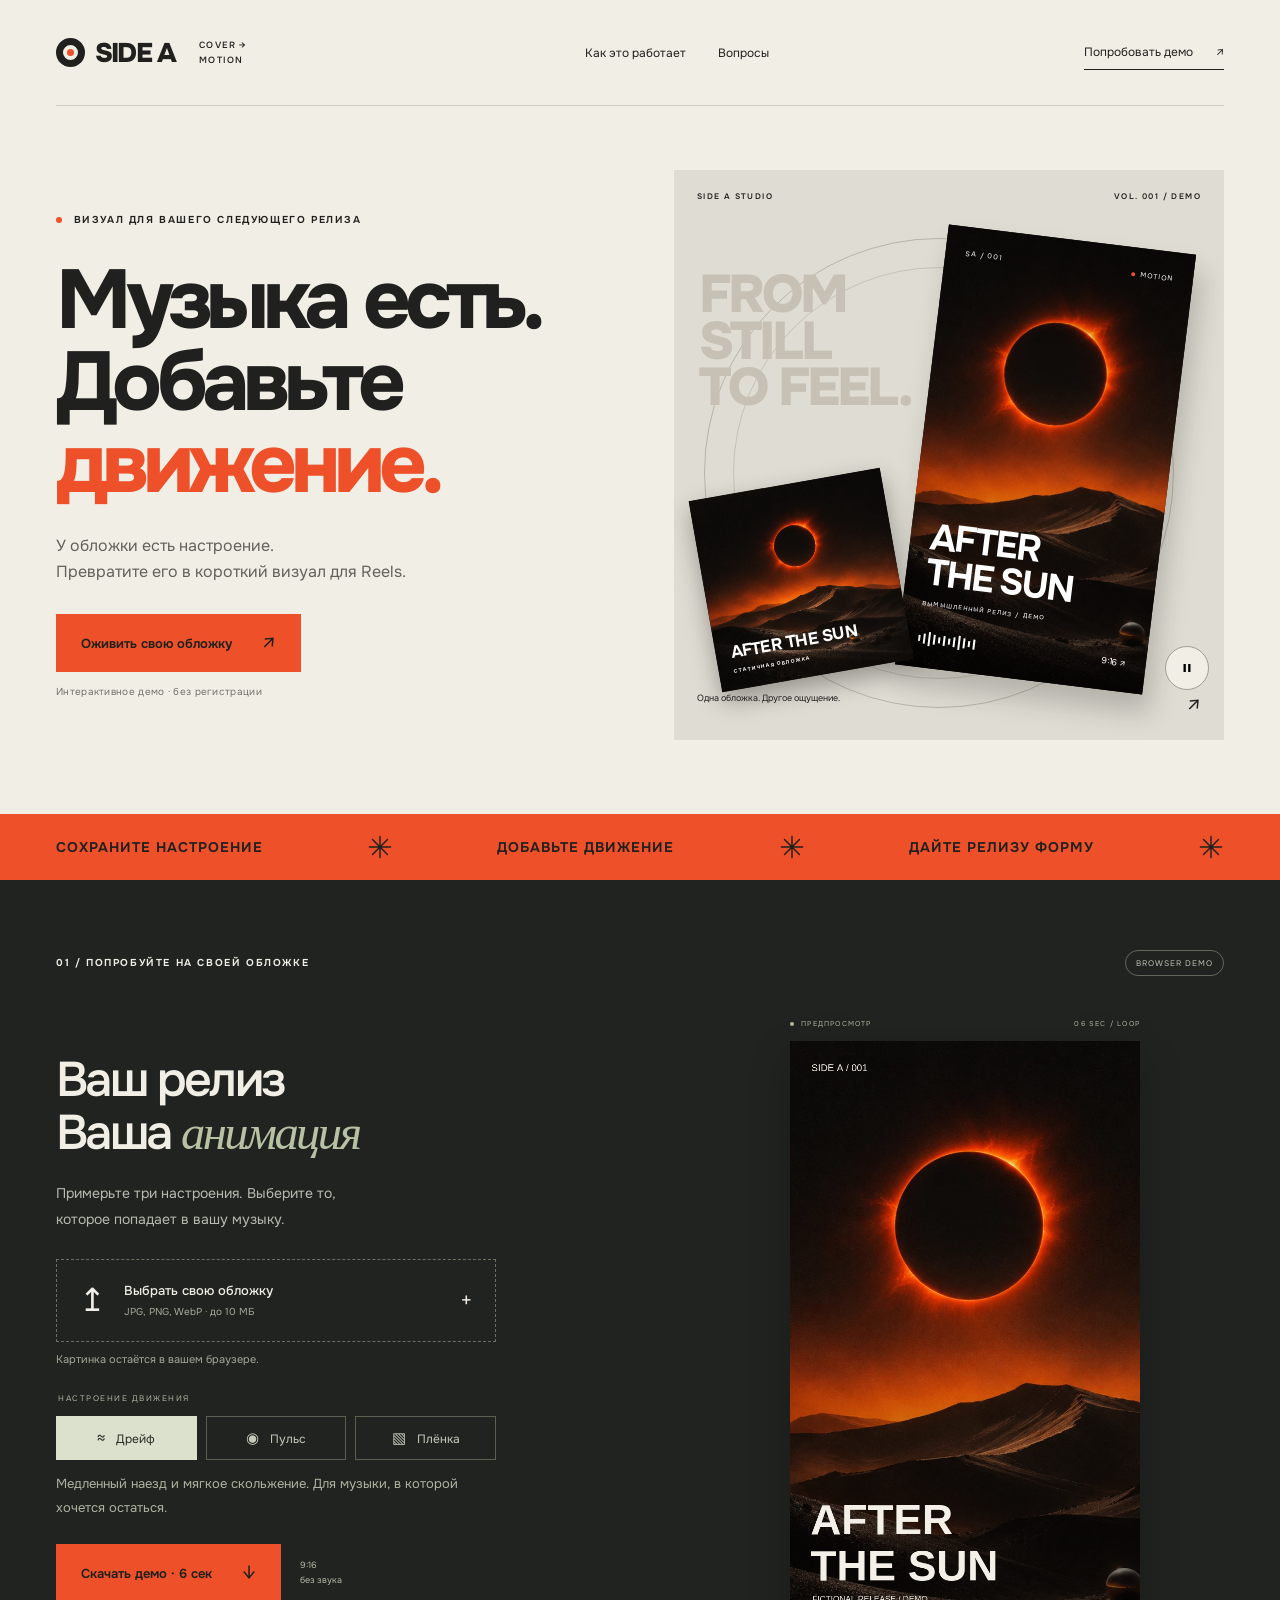
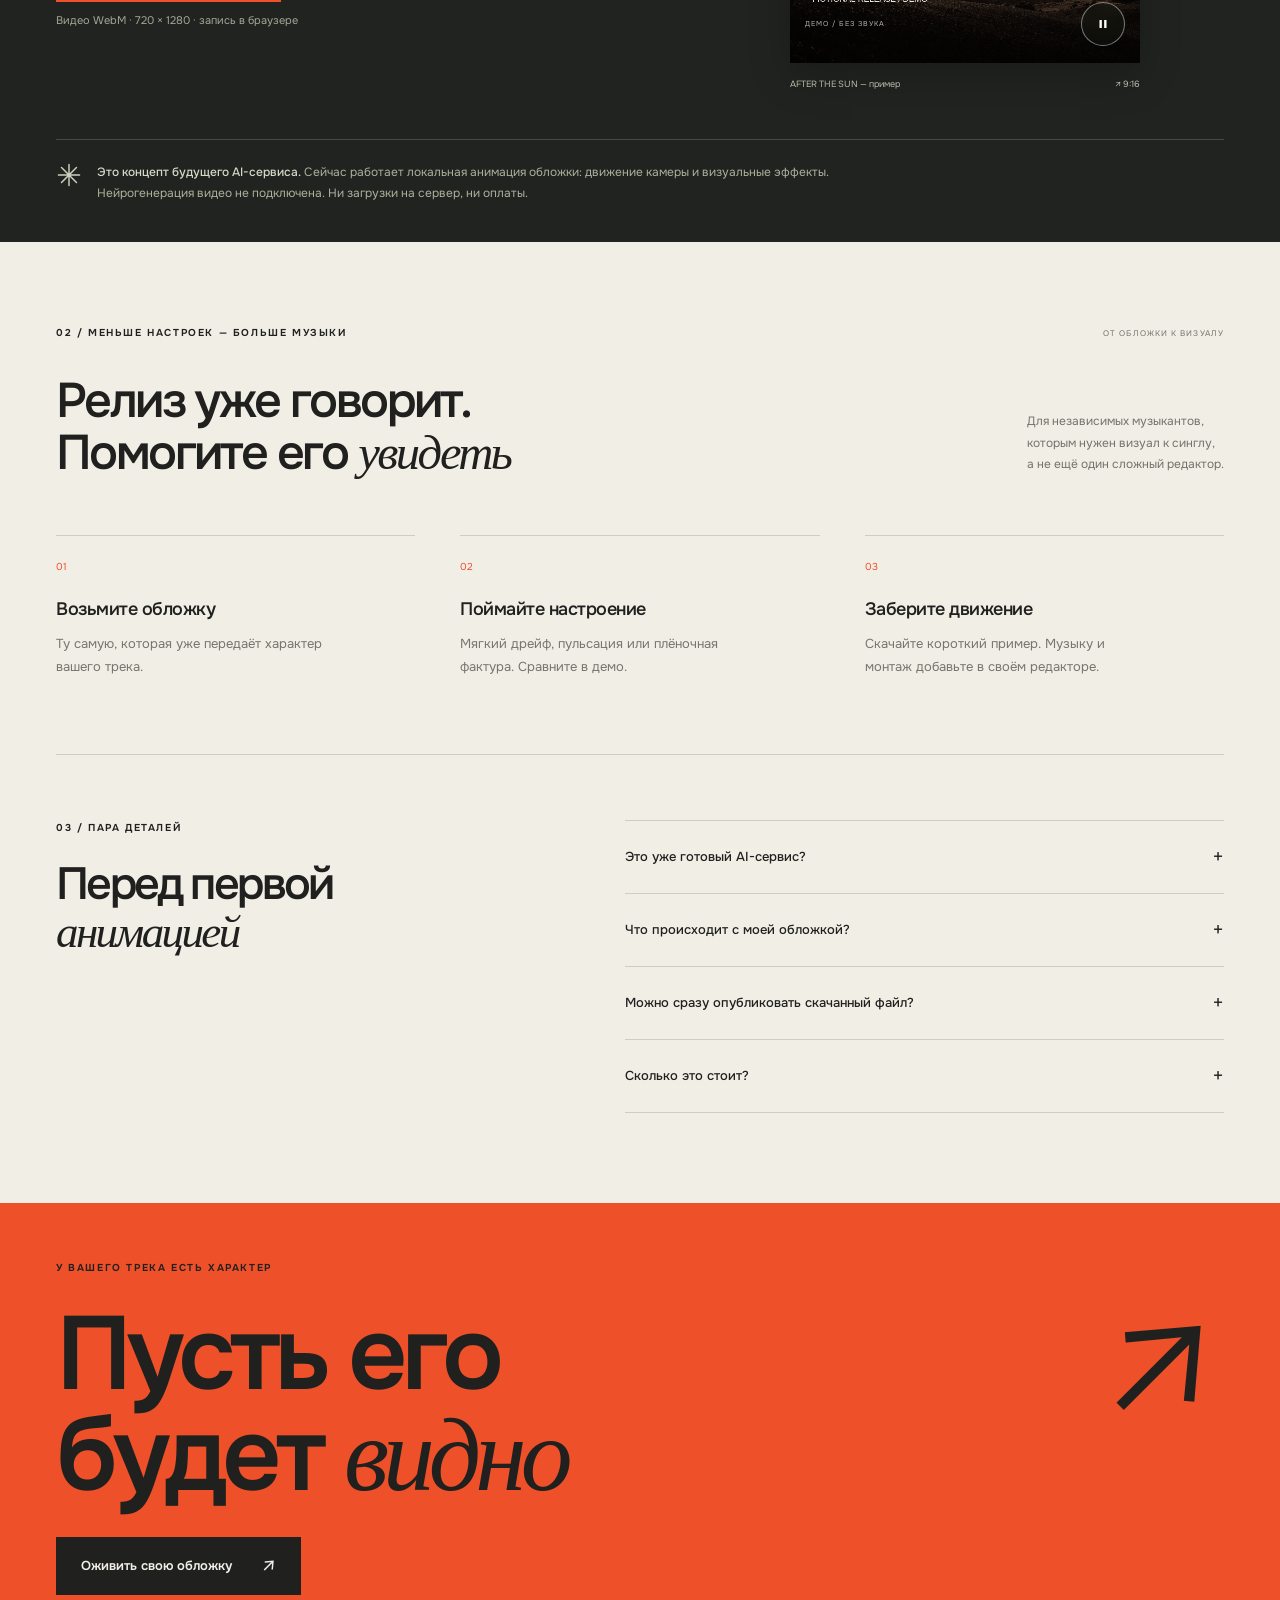
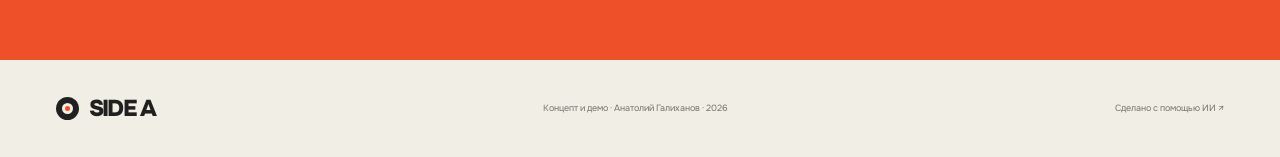
==== commit 3c67bc72: "Refine animation headings on both landings and give SIDE B a record logo" ====
--- a/index.html
+++ b/index.html
@@ -10,8 +10,8 @@
 <section class="hero wrap" aria-labelledby="hero-title"><div class="hero-copy"><p class="eyebrow"><span class="status-dot"></span> ВИЗУАЛ ДЛЯ ВАШЕГО СЛЕДУЮЩЕГО РЕЛИЗА</p><h1 id="hero-title">Музыка есть.<br>Добавьте<br><span>движение.</span></h1><p class="hero-description">У обложки есть настроение.<br>Превратите его в короткий визуал для Reels.</p><a class="button primary" href="#studio">Оживить свою обложку <span aria-hidden="true">↗</span></a><p class="microcopy">Интерактивное демо · без регистрации</p></div>
 <div class="hero-art" aria-label="Демонстрация: квадратная обложка и анимация в вертикальном формате"><div class="art-index">SIDE A STUDIO <span>VOL. 001 / DEMO</span></div><div class="orbit" aria-hidden="true"></div><div class="art-stamp" aria-hidden="true">FROM<br>STILL<br>TO FEEL.</div><div class="motion-sleeve"><div class="motion-image"></div><div class="motion-shade"></div><div class="sleeve-top"><span>SA / 001</span><span class="live"><i></i> MOTION</span></div><div class="sleeve-title"><span>AFTER</span><span>THE SUN</span><small>ВЫМЫШЛЕННЫЙ РЕЛИЗ / ДЕМО</small></div><div class="sleeve-bottom"><span class="wave" aria-hidden="true"><i></i><i></i><i></i><i></i><i></i><i></i><i></i><i></i><i></i><i></i><i></i><i></i></span><span>9:16 ↗</span></div></div><div class="still-sleeve"><img src="assets/eclipse.webp" alt="Демонстрационная обложка: затмение над чёрными дюнами" width="1254" height="1254"><span>AFTER THE SUN<small>СТАТИЧНАЯ ОБЛОЖКА</small></span></div><div class="format-label">Одна обложка. Другое ощущение. <span>↗</span></div><button class="hero-pause" type="button" aria-pressed="false" aria-label="Приостановить анимацию примера">Ⅱ</button></div></section>
 <div class="ribbon" aria-hidden="true"><div><span>СОХРАНИТЕ НАСТРОЕНИЕ</span><b><svg class="asterisk" aria-hidden="true" viewBox="0 0 32 32" fill="none"><path d="M16 3v26M3 16h26M6.8 6.8l18.4 18.4M6.8 25.2 25.2 6.8" stroke="currentColor" stroke-width="1.8" stroke-linecap="round"/></svg></b><span>ДОБАВЬТЕ ДВИЖЕНИЕ</span><b><svg class="asterisk" aria-hidden="true" viewBox="0 0 32 32" fill="none"><path d="M16 3v26M3 16h26M6.8 6.8l18.4 18.4M6.8 25.2 25.2 6.8" stroke="currentColor" stroke-width="1.8" stroke-linecap="round"/></svg></b><span>ДАЙТЕ РЕЛИЗУ ФОРМУ</span><b><svg class="asterisk" aria-hidden="true" viewBox="0 0 32 32" fill="none"><path d="M16 3v26M3 16h26M6.8 6.8l18.4 18.4M6.8 25.2 25.2 6.8" stroke="currentColor" stroke-width="1.8" stroke-linecap="round"/></svg></b></div></div>
-<section class="studio" id="studio" aria-labelledby="studio-title"><div class="wrap"><div class="section-heading"><p class="eyebrow">01 / ПОПРОБУЙТЕ НА СВОЕЙ ОБЛОЖКЕ</p><span class="demo-badge">BROWSER DEMO</span></div><div class="studio-grid"><div class="studio-controls"><h2 id="studio-title">Ваш релиз.<br>Ваше <em>движение.</em></h2><p class="studio-intro">Примерьте три настроения. Выберите то,<br class="desktop-break"> которое попадает в вашу музыку.</p><input type="file" id="cover-input" accept="image/jpeg,image/png,image/webp" hidden><button class="upload-zone" id="upload-button" type="button"><span class="upload-icon" aria-hidden="true">↥</span><span><strong>Выбрать свою обложку</strong><small>JPG, PNG, WebP · до 10 МБ</small></span><span aria-hidden="true">+</span></button><p class="file-note" id="file-note">Картинка остаётся в вашем браузере.</p><fieldset class="moods"><legend>НАСТРОЕНИЕ ДВИЖЕНИЯ</legend><div class="mood-buttons"><button type="button" data-mood="drift" aria-pressed="true"><span aria-hidden="true">≈</span> Дрейф</button><button type="button" data-mood="pulse" aria-pressed="false"><span aria-hidden="true">◉</span> Пульс</button><button type="button" data-mood="film" aria-pressed="false"><span aria-hidden="true">▧</span> Плёнка</button></div></fieldset><p class="mood-description" id="mood-description">Медленный наезд и мягкое скольжение. Для музыки, в которой хочется остаться.</p><div class="export-row"><button class="button primary" id="export-button" type="button" disabled>Скачать демо · 6 сек <span aria-hidden="true">↓</span></button><span>9:16<br>без звука</span></div><p class="export-note" id="export-note">Видео WebM · 720 × 1280 · запись в браузере</p><p class="feedback" id="feedback" role="status" aria-live="polite"></p><button class="reset-button" id="reset-button" type="button" hidden>Вернуть пример ↺</button></div><div class="studio-preview"><div class="preview-meta"><span><i class="status-dot"></i> ПРЕДПРОСМОТР</span><span>06 SEC / LOOP</span></div><div class="canvas-frame"><canvas id="motion-canvas" width="720" height="1280" role="img" aria-label="Анимированная обложка в вертикальном формате"></canvas><button class="preview-pause" id="preview-pause" type="button" aria-label="Приостановить предпросмотр" aria-pressed="false">Ⅱ</button><span class="preview-watermark">ДЕМО / БЕЗ ЗВУКА</span></div><div class="preview-caption"><span id="preview-caption">AFTER THE SUN — пример</span><span>↗ 9:16</span></div></div></div><div class="honesty-note"><span aria-hidden="true"><svg class="asterisk" aria-hidden="true" viewBox="0 0 32 32" fill="none"><path d="M16 3v26M3 16h26M6.8 6.8l18.4 18.4M6.8 25.2 25.2 6.8" stroke="currentColor" stroke-width="1.8" stroke-linecap="round"/></svg></span><p><strong>Это концепт будущего AI-сервиса.</strong> Сейчас работает локальная анимация обложки: движение камеры и визуальные эффекты. Нейрогенерация видео не подключена. Ни загрузки на сервер, ни оплаты.</p></div></div></section>
-<section class="how wrap" id="how" aria-labelledby="how-title"><div class="section-heading"><p class="eyebrow">02 / МЕНЬШЕ НАСТРОЕК. БОЛЬШЕ МУЗЫКИ.</p><span class="small-label">ОТ ОБЛОЖКИ К ВИЗУАЛУ</span></div><div class="how-heading"><h2 id="how-title">Релиз уже говорит.<br>Помогите его <em>увидеть.</em></h2><p>Для независимых музыкантов,<br>которым нужен визуал к синглу,<br>а не ещё один сложный редактор.</p></div><ol class="steps"><li><span class="step-number">01</span><h3>Возьмите обложку</h3><p>Ту самую, которая уже передаёт характер вашего трека.</p></li><li><span class="step-number">02</span><h3>Поймайте настроение</h3><p>Мягкий дрейф, пульсация или плёночная фактура. Сравните в демо.</p></li><li><span class="step-number">03</span><h3>Заберите движение</h3><p>Скачайте короткий пример. Музыку и монтаж добавьте в своём редакторе.</p></li></ol></section>
-<section class="questions wrap" id="questions" aria-labelledby="questions-title"><div><p class="eyebrow">03 / ПАРА ДЕТАЛЕЙ</p><h2 id="questions-title">Перед первым<br><em>движением.</em></h2></div><div class="faq-list"><details><summary>Это уже готовый AI-сервис?<span aria-hidden="true">+</span></summary><p>Пока это работающий демонстрационный сайт. Он анимирует картинку средствами браузера. Генерация новых сцен и движение объектов с помощью AI — следующий этап концепции.</p></details><details><summary>Что происходит с моей обложкой?<span aria-hidden="true">+</span></summary><p>Она открывается локально в вашем браузере. Мы не отправляем файл на сервер и не сохраняем его после перезагрузки страницы. Выбирайте изображение, на использование которого у вас есть права.</p></details><details><summary>Можно сразу опубликовать скачанный файл?<span aria-hidden="true">+</span></summary><p>Демо скачивается без звука, в формате, который поддерживает ваш браузер: обычно WebM. Для Reels добавьте свою музыку и при необходимости переведите видео в MP4 в редакторе. Доступность записи зависит от браузера.</p></details><details><summary>Сколько это стоит?<span aria-hidden="true">+</span></summary><p>Это демо бесплатно. Платной генерации, подписки и оплаты здесь нет. Стоимость будущего сервиса пока не определена.</p></details></div></section>
-<section class="closing"><div class="wrap"><p class="eyebrow">У ВАШЕГО ТРЕКА ЕСТЬ ХАРАКТЕР.</p><h2>Пусть его<br>будет <em>видно.</em><span aria-hidden="true">↗</span></h2><a class="button dark" href="#studio">Оживить свою обложку <span aria-hidden="true">↗</span></a></div></section></main>
+<section class="studio" id="studio" aria-labelledby="studio-title"><div class="wrap"><div class="section-heading"><p class="eyebrow">01 / ПОПРОБУЙТЕ НА СВОЕЙ ОБЛОЖКЕ</p><span class="demo-badge">BROWSER DEMO</span></div><div class="studio-grid"><div class="studio-controls"><h2 id="studio-title">Ваш релиз<br>Ваша <em>анимация</em></h2><p class="studio-intro">Примерьте три настроения. Выберите то,<br class="desktop-break"> которое попадает в вашу музыку.</p><input type="file" id="cover-input" accept="image/jpeg,image/png,image/webp" hidden><button class="upload-zone" id="upload-button" type="button"><span class="upload-icon" aria-hidden="true">↥</span><span><strong>Выбрать свою обложку</strong><small>JPG, PNG, WebP · до 10 МБ</small></span><span aria-hidden="true">+</span></button><p class="file-note" id="file-note">Картинка остаётся в вашем браузере.</p><fieldset class="moods"><legend>НАСТРОЕНИЕ ДВИЖЕНИЯ</legend><div class="mood-buttons"><button type="button" data-mood="drift" aria-pressed="true"><span aria-hidden="true">≈</span> Дрейф</button><button type="button" data-mood="pulse" aria-pressed="false"><span aria-hidden="true">◉</span> Пульс</button><button type="button" data-mood="film" aria-pressed="false"><span aria-hidden="true">▧</span> Плёнка</button></div></fieldset><p class="mood-description" id="mood-description">Медленный наезд и мягкое скольжение. Для музыки, в которой хочется остаться.</p><div class="export-row"><button class="button primary" id="export-button" type="button" disabled>Скачать демо · 6 сек <span aria-hidden="true">↓</span></button><span>9:16<br>без звука</span></div><p class="export-note" id="export-note">Видео WebM · 720 × 1280 · запись в браузере</p><p class="feedback" id="feedback" role="status" aria-live="polite"></p><button class="reset-button" id="reset-button" type="button" hidden>Вернуть пример ↺</button></div><div class="studio-preview"><div class="preview-meta"><span><i class="status-dot"></i> ПРЕДПРОСМОТР</span><span>06 SEC / LOOP</span></div><div class="canvas-frame"><canvas id="motion-canvas" width="720" height="1280" role="img" aria-label="Анимированная обложка в вертикальном формате"></canvas><button class="preview-pause" id="preview-pause" type="button" aria-label="Приостановить предпросмотр" aria-pressed="false">Ⅱ</button><span class="preview-watermark">ДЕМО / БЕЗ ЗВУКА</span></div><div class="preview-caption"><span id="preview-caption">AFTER THE SUN — пример</span><span>↗ 9:16</span></div></div></div><div class="honesty-note"><span aria-hidden="true"><svg class="asterisk" aria-hidden="true" viewBox="0 0 32 32" fill="none"><path d="M16 3v26M3 16h26M6.8 6.8l18.4 18.4M6.8 25.2 25.2 6.8" stroke="currentColor" stroke-width="1.8" stroke-linecap="round"/></svg></span><p><strong>Это концепт будущего AI-сервиса.</strong> Сейчас работает локальная анимация обложки: движение камеры и визуальные эффекты. Нейрогенерация видео не подключена. Ни загрузки на сервер, ни оплаты.</p></div></div></section>
+<section class="how wrap" id="how" aria-labelledby="how-title"><div class="section-heading"><p class="eyebrow">02 / МЕНЬШЕ НАСТРОЕК — БОЛЬШЕ МУЗЫКИ</p><span class="small-label">ОТ ОБЛОЖКИ К ВИЗУАЛУ</span></div><div class="how-heading"><h2 id="how-title">Релиз уже говорит.<br>Помогите его <em>увидеть</em></h2><p>Для независимых музыкантов,<br>которым нужен визуал к синглу,<br>а не ещё один сложный редактор.</p></div><ol class="steps"><li><span class="step-number">01</span><h3>Возьмите обложку</h3><p>Ту самую, которая уже передаёт характер вашего трека.</p></li><li><span class="step-number">02</span><h3>Поймайте настроение</h3><p>Мягкий дрейф, пульсация или плёночная фактура. Сравните в демо.</p></li><li><span class="step-number">03</span><h3>Заберите движение</h3><p>Скачайте короткий пример. Музыку и монтаж добавьте в своём редакторе.</p></li></ol></section>
+<section class="questions wrap" id="questions" aria-labelledby="questions-title"><div><p class="eyebrow">03 / ПАРА ДЕТАЛЕЙ</p><h2 id="questions-title">Перед первой<br><em>анимацией</em></h2></div><div class="faq-list"><details><summary>Это уже готовый AI-сервис?<span aria-hidden="true">+</span></summary><p>Пока это работающий демонстрационный сайт. Он анимирует картинку средствами браузера. Генерация новых сцен и движение объектов с помощью AI — следующий этап концепции.</p></details><details><summary>Что происходит с моей обложкой?<span aria-hidden="true">+</span></summary><p>Она открывается локально в вашем браузере. Мы не отправляем файл на сервер и не сохраняем его после перезагрузки страницы. Выбирайте изображение, на использование которого у вас есть права.</p></details><details><summary>Можно сразу опубликовать скачанный файл?<span aria-hidden="true">+</span></summary><p>Демо скачивается без звука, в формате, который поддерживает ваш браузер: обычно WebM. Для Reels добавьте свою музыку и при необходимости переведите видео в MP4 в редакторе. Доступность записи зависит от браузера.</p></details><details><summary>Сколько это стоит?<span aria-hidden="true">+</span></summary><p>Это демо бесплатно. Платной генерации, подписки и оплаты здесь нет. Стоимость будущего сервиса пока не определена.</p></details></div></section>
+<section class="closing"><div class="wrap"><p class="eyebrow">У ВАШЕГО ТРЕКА ЕСТЬ ХАРАКТЕР</p><h2>Пусть его<br>будет <em>видно</em><span aria-hidden="true">↗</span></h2><a class="button dark" href="#studio">Оживить свою обложку <span aria-hidden="true">↗</span></a></div></section></main>
 <footer class="wrap footer"><a class="brand" href="#top"><span class="record" aria-hidden="true"></span>SIDE A</a><p>Концепт и демо · Анатолий Галиханов · 2026</p><a href="#studio">Сделано с помощью ИИ ↗</a></footer><noscript><p class="noscript">Для интерактивного демо включите JavaScript. Изображения и описание доступны без него.</p></noscript></body></html>
